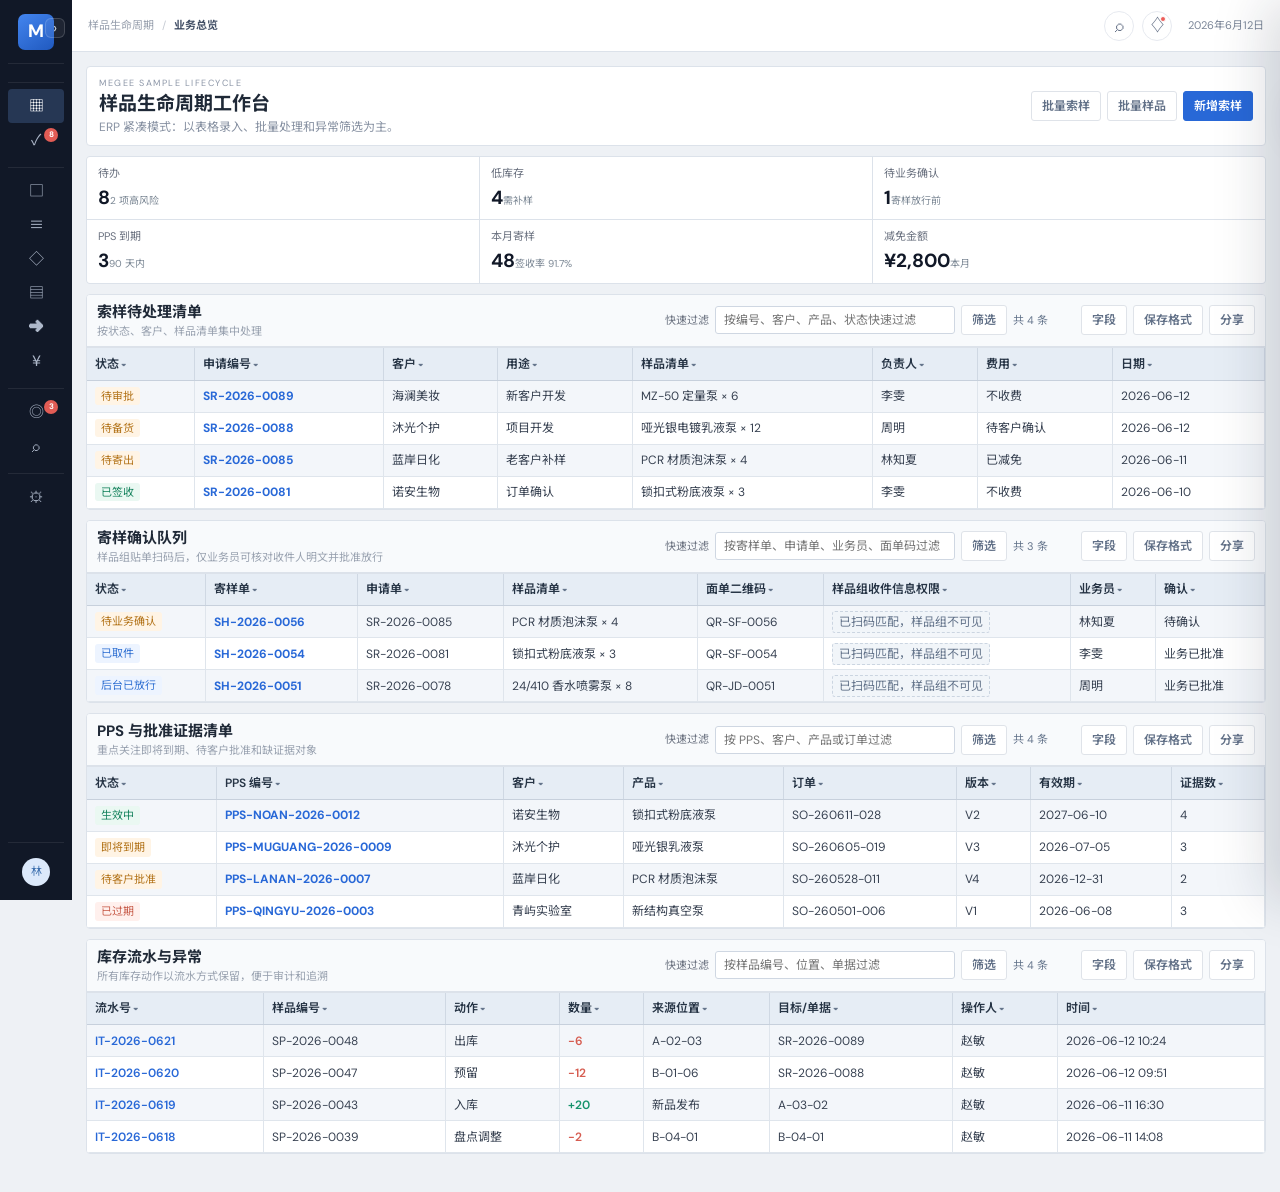
==== index.html @ 6de9d1cb "Add collapsible ERP sidebar" ====
<!doctype html>
<html lang="zh-CN">
<head>
  <meta charset="UTF-8">
  <meta name="viewport" content="width=device-width, initial-scale=1.0">
  <title>MEGEE 样品生命周期管理系统</title>
  <link rel="stylesheet" href="styles.css?v=navcollapse-20260616">
</head>
<body>
  <aside class="sidebar">
    <div class="brand"><span class="brand-mark">M</span><div><strong>美集样品中心</strong><small>MEGEE SLM</small></div><button class="sidebar-toggle" id="sidebarToggle" type="button" aria-label="收起侧边栏">‹</button></div>
    <nav id="nav">
      <p>工作台</p>
      <button class="active" data-page="dashboard"><span>▦</span>业务总览</button>
      <button data-page="tasks"><span>✓</span>我的待办<b>8</b></button>
      <p>样品业务</p>
      <button data-page="samples"><span>□</span>样品仓库</button>
      <button data-page="requests"><span>≡</span>客户索样</button>
      <button data-page="development"><span>◇</span>定制样品</button>
      <button data-page="inventory"><span>▤</span>库存管理</button>
      <button data-page="shipments"><span>➜</span>寄样管理</button>
      <button data-page="charges"><span>¥</span>收费管理</button>
      <p>质量批准</p>
      <button data-page="pps"><span>◎</span>PPS 中心<b>3</b></button>
      <button data-page="trace"><span>⌕</span>追溯中心</button>
      <p>系统</p>
      <button data-page="settings"><span>⚙</span>基础配置</button>
    </nav>
    <div class="sidebar-foot"><span class="avatar">林</span><div><strong>林知夏</strong><small>质量管理员</small></div></div>
  </aside>

  <main>
    <header class="topbar">
      <div class="crumb"><span>样品生命周期</span><i>/</i><strong id="crumbTitle">业务总览</strong></div>
      <div class="top-actions"><button id="globalSearch">⌕</button><button class="notice">♢<i></i></button><span class="today">2026年6月12日</span></div>
    </header>
    <div id="app" class="content"></div>
  </main>

  <div class="overlay" id="overlay"></div>
  <aside class="drawer" id="drawer">
    <div class="drawer-head"><div><small id="drawerType">业务详情</small><h2 id="drawerTitle"></h2></div><button data-close>×</button></div>
    <div class="drawer-body" id="drawerBody"></div>
    <div class="drawer-actions"><button class="secondary" data-close>关闭</button><button class="primary" id="drawerAction">推进到下一节点</button></div>
  </aside>

  <div class="modal-wrap" id="modalWrap">
    <div class="modal">
      <div class="modal-head"><div><small>CREATE BUSINESS RECORD</small><h2 id="modalTitle">新建记录</h2></div><button data-modal-close>×</button></div>
      <form id="businessForm"><div id="formFields"></div><div class="modal-actions"><button type="button" class="secondary" data-modal-close>取消</button><button type="submit" class="primary">保存并提交</button></div></form>
    </div>
  </div>
  <div class="toast" id="toast"><span>✓</span><div><strong>操作成功</strong><small id="toastText"></small></div></div>
  <script src="app.js?v=navcollapse-20260616"></script>
</body>
</html>
---- styles.css ----
@import url('https://fonts.googleapis.com/css2?family=DM+Sans:wght@400;500;600;700&family=Noto+Sans+SC:wght@400;500;600;700&display=swap');
:root{--blue:#2868d7;--ink:#243149;--muted:#8a94a6;--line:#e8ebf0;--bg:#f4f6f9;--green:#15936b;--amber:#c78420;--red:#d65c50;--violet:#715cc7;--shadow:0 12px 34px rgba(35,52,80,.08)}
*{box-sizing:border-box}body{margin:0;background:var(--bg);color:var(--ink);font-family:'DM Sans','Noto Sans SC',sans-serif;font-size:13px}button,input,select,textarea{font:inherit}button{cursor:pointer}.sidebar{position:fixed;inset:0 auto 0 0;width:226px;background:#172238;color:#fff;padding:0 14px;z-index:10;display:flex;flex-direction:column}.brand{height:76px;display:flex;align-items:center;gap:11px;padding:0 8px;border-bottom:1px solid rgba(255,255,255,.08)}.brand-mark{width:37px;height:37px;border-radius:10px;background:linear-gradient(145deg,#4385ef,#2059bf);display:grid;place-items:center;font-size:18px;font-weight:700}.brand strong,.brand small,.sidebar-foot strong,.sidebar-foot small{display:block}.brand strong{font-size:14px}.brand small{font-size:8px;color:#8190aa;letter-spacing:1.5px;margin-top:3px}.sidebar nav{flex:1;padding-top:12px;overflow:auto}.sidebar nav p{font-size:9px;color:#65738d;letter-spacing:1.2px;margin:15px 10px 6px}.sidebar nav button{position:relative;width:100%;height:38px;border:0;border-radius:7px;background:transparent;color:#aeb8ca;display:flex;align-items:center;gap:10px;padding:0 11px;font-size:11px;text-align:left}.sidebar nav button>span{width:20px;text-align:center;font-size:15px}.sidebar nav button:hover,.sidebar nav button.active{background:#263754;color:#fff}.sidebar nav button.active:before{content:"";position:absolute;left:-14px;width:3px;height:23px;background:#4a89ef;border-radius:0 3px 3px 0}.sidebar nav b{margin-left:auto;background:#e25c55;color:#fff;border-radius:9px;min-width:18px;padding:2px 5px;font-size:8px;text-align:center}.sidebar-foot{height:68px;border-top:1px solid rgba(255,255,255,.08);display:flex;align-items:center;gap:9px;padding:0 7px}.avatar{width:31px;height:31px;border-radius:50%;display:grid;place-items:center;background:#dce9fb;color:#3c6fae;font-size:10px}.sidebar-foot strong{font-size:10px}.sidebar-foot small{font-size:8px;color:#7f8ca3;margin-top:3px}main{margin-left:226px;min-height:100vh}.topbar{height:66px;background:#fff;border-bottom:1px solid var(--line);display:flex;align-items:center;justify-content:space-between;padding:0 30px;position:sticky;top:0;z-index:5}.crumb{font-size:10px;color:#98a0ae}.crumb i{font-style:normal;margin:0 8px;color:#c6cbd3}.crumb strong{color:#435067}.top-actions{display:flex;align-items:center;gap:8px}.top-actions button{width:34px;height:34px;border:1px solid #e7eaf0;border-radius:50%;background:#fff;color:#69758a;font-size:17px}.notice{position:relative}.notice i{position:absolute;right:5px;top:4px;width:6px;height:6px;border-radius:50%;background:#ec5d59;border:1px solid #fff}.today{font-size:10px;color:#7c8799;margin-left:8px}.content{padding:27px 30px 45px;max-width:1600px;margin:auto}.page-head{display:flex;justify-content:space-between;align-items:flex-end;margin-bottom:22px}.page-head .eyebrow{font-size:8px;letter-spacing:1.5px;color:#8c96a7;margin:0 0 7px}.page-head h1{font-size:24px;margin:0 0 6px}.page-head p{margin:0;color:#8791a2;font-size:11px}.primary,.secondary{height:36px;border-radius:6px;padding:0 14px;font-size:10px;font-weight:600}.primary{border:1px solid var(--blue);background:var(--blue);color:#fff;box-shadow:0 5px 13px rgba(40,104,215,.18)}.primary:hover{background:#1f5fc7}.secondary{border:1px solid #dfe3e9;background:#fff;color:#617087}.metrics{display:grid;grid-template-columns:repeat(4,1fr);gap:14px;margin-bottom:17px}.metrics article{background:#fff;border:1px solid var(--line);border-radius:10px;padding:16px 18px;min-height:126px}.metric-top{display:flex;align-items:center;justify-content:space-between}.metric-top small{font-size:8px;color:#9ca4b2}.metric-icon{width:34px;height:34px;border-radius:8px;display:grid;place-items:center;font-weight:700}.metric-icon.blue{background:#eaf2ff;color:var(--blue)}.metric-icon.green{background:#eaf8f2;color:var(--green)}.metric-icon.amber{background:#fff4e4;color:var(--amber)}.metric-icon.violet{background:#f0edff;color:var(--violet)}.metrics article>p{font-size:10px;color:#7e899b;margin:12px 0 3px}.metrics article>strong{font-size:24px}.metrics article>em{font-size:9px;font-style:normal;color:#9ca4b2;margin-left:4px}.panel{background:#fff;border:1px solid var(--line);border-radius:10px;margin-bottom:17px;overflow:hidden}.panel-head{min-height:65px;padding:0 18px;display:flex;align-items:center;justify-content:space-between;border-bottom:1px solid var(--line)}.panel-head h2{font-size:14px;margin:0 0 3px}.panel-head p{font-size:9px;color:#99a2b0;margin:0}.dashboard-grid{display:grid;grid-template-columns:1.3fr .7fr;gap:17px}.task-list button{width:100%;height:68px;border:0;border-bottom:1px solid #eef0f3;background:#fff;display:flex;align-items:center;text-align:left;padding:0 18px;gap:12px}.task-list button:hover{background:#f8fbff}.task-icon{width:31px;height:31px;border-radius:8px;display:grid;place-items:center;font-size:10px;font-weight:700}.task-icon.red{background:#fff0ed;color:var(--red)}.task-icon.amber{background:#fff4e5;color:var(--amber)}.task-icon.blue{background:#eaf2ff;color:var(--blue)}.task-icon.purple{background:#f0edff;color:var(--violet)}.task-list div{flex:1}.task-list strong,.task-list small{display:block}.task-list strong{font-size:10px;margin-bottom:4px}.task-list small{font-size:8px;color:#98a0ad}.task-list b{font-size:8px;color:#8a94a5}.donut-area{padding:28px 24px;display:flex;align-items:center;justify-content:center;gap:28px}.donut{width:126px;height:126px;border-radius:50%;background:conic-gradient(var(--blue) 0 41%,#d9a344 41% 66%,var(--green) 66% 95%,var(--red) 95%);display:grid;place-items:center;position:relative}.donut:before{content:"";position:absolute;inset:17px;border-radius:50%;background:#fff}.donut div{position:relative;text-align:center}.donut strong,.donut span{display:block}.donut strong{font-size:22px}.donut span{font-size:8px;color:#9aa2af}.legend p{display:flex;align-items:center;gap:7px;color:#778397;font-size:9px}.legend p b{margin-left:auto;color:#354158}.legend i{width:7px;height:7px;border-radius:50%}.blue-dot{background:var(--blue)}.amber-dot{background:#d9a344}.green-dot{background:var(--green)}.red-dot{background:var(--red)}.table-wrap{overflow:auto}table{width:100%;border-collapse:collapse;white-space:nowrap}th{height:41px;text-align:left;padding:0 17px;background:#fafbfc;color:#949dab;font-size:9px;font-weight:500;border-bottom:1px solid var(--line)}td{height:60px;padding:0 17px;border-bottom:1px solid #eef0f3;color:#657186;font-size:10px}tbody tr{transition:.15s}tbody tr[data-detail]{cursor:pointer}tbody tr:hover{background:#f9fbff}td strong,td small{display:block}td strong{color:#354157;font-size:10px}td small{font-size:8px;color:#9ba3b0;margin-top:4px}.link{color:var(--blue)!important;font-weight:600}.pill{display:inline-flex;align-items:center;gap:5px;padding:4px 8px;border-radius:12px;font-size:8px}.pill i{width:5px;height:5px;border-radius:50%;background:currentColor}.pill.success{background:#eaf8f2;color:#18845f}.pill.warning{background:#fff4e5;color:#b4751c}.pill.danger{background:#fff0ed;color:#c85e4c}.pill.info{background:#edf4ff;color:#3473d3}.priority{padding:3px 7px;background:#eef2f7;border-radius:4px;font-size:8px}.priority.high{background:#fff0ed;color:var(--red)}.text-button{border:0;background:transparent;color:var(--blue);font-size:9px}.toolbar{display:flex;gap:8px}.toolbar input{width:220px;height:33px;border:1px solid #dfe3e9;border-radius:6px;padding:0 10px;font-size:9px;outline:0}.toolbar input:focus{border-color:#8cb4f2}.kanban{display:grid;grid-template-columns:repeat(4,1fr);gap:13px}.kanban-col{background:#e9edf2;border-radius:10px;padding:12px;min-height:510px}.kanban-head{height:38px;display:flex;justify-content:space-between;font-size:10px}.kanban-head span{background:#fff;border-radius:9px;padding:2px 7px;height:18px;font-size:8px}.kanban-col article{background:#fff;border:1px solid #e0e4ea;border-radius:8px;padding:14px;margin-bottom:10px;cursor:pointer}.kanban-col article:hover{border-color:#a8c4f0;box-shadow:0 5px 15px rgba(45,62,88,.06)}.kanban-col article h3{font-size:12px;margin:10px 0 5px}.kanban-col article p{font-size:9px;color:#778397;margin:0 0 13px}.kanban-col article>div{display:flex;justify-content:space-between;align-items:center}.kanban-col article footer{display:flex;justify-content:space-between;border-top:1px solid #eef0f3;margin-top:11px;padding-top:10px;color:#929ba9;font-size:8px}.kanban-empty{padding:60px 0;text-align:center;color:#a3aab5;font-size:9px}.action{font-size:8px;padding:4px 7px;border-radius:4px}.action.in{background:#eaf8f2;color:var(--green)}.action.out{background:#edf4ff;color:var(--blue)}.positive{color:var(--green);font-weight:700}.negative{color:var(--red);font-weight:700}.pps-grid{display:grid;grid-template-columns:repeat(3,1fr);gap:15px}.pps-card{background:#fff;border:1px solid var(--line);border-radius:10px;padding:17px;cursor:pointer;transition:.2s}.pps-card:hover{transform:translateY(-2px);box-shadow:var(--shadow)}.pps-top{display:flex;justify-content:space-between;align-items:center;margin-bottom:14px}.pps-mark{width:40px;height:40px;border-radius:9px;background:#eaf2ff;color:var(--blue);font-size:10px;font-weight:700;display:grid;place-items:center}.pps-card h3{font-size:13px;margin:9px 0 4px}.pps-card>p{font-size:9px;color:#8993a3;margin:0 0 15px}.package-parts{display:grid;grid-template-columns:1fr 1fr;gap:7px;background:#f7f9fb;border-radius:7px;padding:11px}.package-parts span{font-size:8px;color:#a0a7b2}.package-parts span.done{color:var(--green)}.pps-card footer{display:flex;justify-content:space-between;border-top:1px solid #edf0f3;margin-top:14px;padding-top:11px;font-size:8px;color:#8e98a7}.trace-search{background:#fff;border:1px solid var(--line);border-radius:10px;padding:28px;margin-bottom:17px}.trace-search>div{max-width:850px;margin:auto;height:47px;border:1px solid #dce2ea;border-radius:8px;display:flex;align-items:center;padding-left:15px;box-shadow:0 5px 18px rgba(39,57,86,.05)}.trace-search span{font-size:20px;color:#8893a5}.trace-search input{flex:1;border:0;outline:0;padding:0 12px;font-size:11px}.trace-search button{height:37px;margin-right:5px}.trace-search p{text-align:center;color:#a0a7b2;font-size:8px}.trace-summary{display:grid;grid-template-columns:repeat(3,1fr);padding:20px;gap:14px}.trace-summary>div{padding:15px;border:1px solid #edf0f3;border-radius:8px}.trace-summary small,.trace-summary strong,.trace-summary>div>span{display:block}.trace-summary small{color:#9ca4b1;font-size:8px;margin-bottom:8px}.trace-summary strong{font-size:11px;margin-bottom:7px}.trace-summary>div>span:not(.pill){font-size:8px;color:#8d96a5}.timeline{padding:5px 26px 22px 48px}.timeline>div{position:relative;border-left:1px solid #dfe4eb;padding:0 0 22px 25px}.timeline i{position:absolute;left:-5px;top:1px;width:9px;height:9px;border-radius:50%;background:#fff;border:2px solid var(--blue)}.timeline strong,.timeline span{display:block}.timeline strong{font-size:10px}.timeline span{font-size:8px;color:#9aa2af;margin-top:4px}.settings-layout{display:grid;grid-template-columns:210px 1fr;gap:16px}.settings-layout>aside{background:#fff;border:1px solid var(--line);border-radius:10px;padding:10px;height:max-content}.settings-layout>aside button{width:100%;height:40px;border:0;background:#fff;border-radius:6px;text-align:left;padding:0 12px;color:#667286;font-size:10px}.settings-layout>aside button.active{background:#edf4ff;color:var(--blue)}.setting-row{min-height:72px;margin:0 20px;border-bottom:1px solid #edf0f3;display:grid;grid-template-columns:1fr 250px 40px;align-items:center;gap:16px}.setting-row strong,.setting-row small{display:block}.setting-row strong{font-size:10px}.setting-row small{font-size:8px;color:#9da5b2;margin-top:5px}.setting-row>input{height:34px;border:1px solid #dfe4eb;border-radius:6px;padding:0 9px;font-size:9px}.switch{width:34px;height:19px;border-radius:12px;background:#d8dde5;position:relative}.switch i{position:absolute;width:15px;height:15px;border-radius:50%;background:#fff;left:2px;top:2px}.switch.on{background:var(--blue)}.switch.on i{left:17px}.overlay{position:fixed;inset:0;background:rgba(17,27,43,.38);z-index:20;opacity:0;pointer-events:none;transition:.25s}.overlay.show{opacity:1;pointer-events:auto}.drawer{position:fixed;right:0;top:0;bottom:0;width:460px;background:#fff;z-index:21;transform:translateX(100%);transition:.28s;display:flex;flex-direction:column;box-shadow:-15px 0 50px rgba(20,30,47,.15)}.drawer.show{transform:none}.drawer-head,.modal-head{height:82px;border-bottom:1px solid var(--line);padding:0 24px;display:flex;align-items:center;justify-content:space-between}.drawer-head small,.modal-head small{font-size:8px;letter-spacing:1.2px;color:#99a2b0}.drawer-head h2,.modal-head h2{font-size:18px;margin:4px 0 0}.drawer-head button,.modal-head button{border:0;background:#f1f3f6;width:30px;height:30px;border-radius:50%;font-size:18px;color:#7d8797}.drawer-body{padding:22px 24px;overflow:auto;flex:1}.drawer-actions{height:69px;border-top:1px solid var(--line);padding:0 24px;display:flex;justify-content:flex-end;align-items:center;gap:8px}.detail-hero{display:flex;align-items:center;gap:13px;margin-bottom:20px}.detail-mark{width:52px;height:57px;background:linear-gradient(145deg,#eef3f9,#cfd9e6);border-radius:7px;display:grid;place-items:center;color:#49627f;font-weight:700}.detail-hero h3{font-size:14px;margin:0 0 5px}.detail-hero p{font-size:9px;color:#919aaa;margin:0}.detail-card{border:1px solid var(--line);border-radius:9px;padding:16px;margin-bottom:14px}.detail-card h4{font-size:10px;margin:0 0 14px}.detail-grid{display:grid;grid-template-columns:1fr 1fr;gap:15px}.detail-grid span,.detail-grid strong{display:block}.detail-grid span{font-size:8px;color:#9da5b2;margin-bottom:4px}.detail-grid strong{font-size:10px;color:#536075}.timeline.compact{padding:0 0 0 18px}.modal-wrap{position:fixed;inset:0;background:rgba(17,27,43,.4);z-index:30;display:grid;place-items:center;opacity:0;pointer-events:none;transition:.2s}.modal-wrap.show{opacity:1;pointer-events:auto}.modal{width:570px;background:#fff;border-radius:12px;box-shadow:0 25px 70px rgba(17,28,46,.22)}.modal form{padding:22px 24px}.modal label{display:block;font-size:10px;color:#4e5b70;font-weight:600;margin-bottom:14px}.modal input,.modal select,.modal textarea{display:block;width:100%;height:37px;margin-top:7px;border:1px solid #dfe4ea;border-radius:6px;padding:0 10px;font-size:10px;outline:0;background:#fff}.modal textarea{height:68px;padding-top:9px;resize:none}.modal input:focus,.modal select:focus,.modal textarea:focus{border-color:#8bb3f0;box-shadow:0 0 0 3px #eef5ff}.form-row{display:grid;grid-template-columns:1fr 1fr;gap:13px}.check-row{display:flex;gap:17px;background:#f7f9fb;padding:12px;border-radius:7px}.check-row label{margin:0;font-weight:400}.check-row input{display:inline;width:auto;height:auto;margin:0 5px 0 0}.modal-actions{display:flex;justify-content:flex-end;gap:8px;margin-top:20px}.toast{position:fixed;right:26px;top:81px;z-index:50;background:#fff;border:1px solid var(--line);box-shadow:var(--shadow);border-radius:9px;padding:12px 17px;display:flex;align-items:center;gap:10px;transform:translateX(130%);transition:.3s}.toast.show{transform:none}.toast>span{width:25px;height:25px;border-radius:50%;background:#e8f7f1;color:var(--green);display:grid;place-items:center}.toast strong,.toast small{display:block}.toast strong{font-size:10px}.toast small{font-size:8px;color:#8d96a5;margin-top:3px}.empty{text-align:center;padding:50px;color:#9ba3b0}
@media(max-width:1100px){.metrics{grid-template-columns:repeat(2,1fr)}.dashboard-grid{grid-template-columns:1fr}.kanban{grid-template-columns:repeat(2,1fr)}.pps-grid{grid-template-columns:repeat(2,1fr)}}
@media(max-width:760px){.sidebar{width:66px;padding:0 8px}.brand{padding:0;justify-content:center}.brand div,.sidebar nav p,.sidebar nav button:not(.active){font-size:0}.sidebar nav button{justify-content:center;padding:0}.sidebar nav button>span{font-size:15px}.sidebar nav b,.sidebar-foot div{display:none}.sidebar-foot{justify-content:center}.sidebar nav button.active:before{left:-8px}main{margin-left:66px}.content{padding:20px 14px}.topbar{padding:0 14px}.today,.crumb span,.crumb i{display:none}.metrics,.kanban,.pps-grid,.settings-layout{grid-template-columns:1fr}.page-head{align-items:flex-start;gap:15px}.page-head h1{font-size:21px}.drawer{width:100vw}.modal{width:calc(100vw - 24px)}.form-row{grid-template-columns:1fr}.trace-summary{grid-template-columns:1fr}.setting-row{grid-template-columns:1fr;padding:14px 0}.settings-layout>aside{display:none}}

/* Readability pass: keep secondary text legible on high-resolution displays. */
body{font-size:15px;line-height:1.5}
.brand strong{font-size:16px}.brand small{font-size:10px}.sidebar nav p{font-size:11px}.sidebar nav button{height:42px;font-size:13px}.sidebar nav b{font-size:10px}.sidebar-foot strong{font-size:12px}.sidebar-foot small{font-size:10px}.avatar{font-size:12px}
.crumb,.today{font-size:12px}.page-head .eyebrow{font-size:10px}.page-head h1{font-size:27px}.page-head p{font-size:14px}.primary,.secondary{height:40px;font-size:12px}
.metric-top small{font-size:11px}.metrics article>p{font-size:13px}.metrics article>strong{font-size:28px}.metrics article>em{font-size:11px}.metrics article{min-height:140px;padding:18px 20px}
.panel-head h2{font-size:17px}.panel-head p{font-size:12px}.panel-head{min-height:72px}.task-list button{height:78px}.task-icon{width:36px;height:36px;font-size:12px}.task-list strong{font-size:13px}.task-list small,.task-list b{font-size:11px}.donut strong{font-size:25px}.donut span{font-size:11px}.legend p{font-size:12px}
th{height:48px;font-size:12px;font-weight:600}td{height:68px;font-size:13px}td strong{font-size:13px}td small{font-size:11px}.pill,.priority,.action{font-size:11px}.text-button{font-size:12px}.toolbar input{height:38px;font-size:12px}
.kanban-head{font-size:13px}.kanban-head span{height:21px;font-size:11px}.kanban-col article h3{font-size:14px}.kanban-col article p,.kanban-col article footer,.kanban-empty{font-size:12px}
.pps-mark{font-size:12px}.pps-card h3{font-size:15px}.pps-card>p,.package-parts span,.pps-card footer{font-size:11px}.trace-search input{font-size:13px}.trace-search p{font-size:11px}.trace-summary small,.trace-summary>div>span:not(.pill){font-size:11px}.trace-summary strong{font-size:14px}.timeline strong{font-size:13px}.timeline span{font-size:11px}
.settings-layout>aside button{font-size:13px}.setting-row strong{font-size:13px}.setting-row small{font-size:11px}.setting-row>input{height:38px;font-size:12px}.drawer-head small,.modal-head small{font-size:10px}.detail-hero h3{font-size:17px}.detail-hero p{font-size:12px}.detail-card h4{font-size:13px}.detail-grid span{font-size:11px}.detail-grid strong{font-size:13px}.modal label{font-size:13px}.modal input,.modal select,.modal textarea{font-size:13px}.toast strong{font-size:13px}.toast small{font-size:11px}

/* ERP compact mode */
:root{--bg:#eef1f5;--line:#dce2ea;--ink:#1f2937}
body{font-size:13px;line-height:1.35;background:var(--bg)}
.sidebar{width:216px;padding:0 10px;background:#111827;transition:width .18s ease,padding .18s ease}.brand{height:64px}.brand-mark{width:34px;height:34px;border-radius:7px}.brand strong{font-size:15px}.brand small{font-size:9px}.sidebar-toggle{margin-left:auto;width:28px;height:28px;border:1px solid rgba(255,255,255,.16);border-radius:6px;background:rgba(255,255,255,.06);color:#cbd5e1;font-size:18px;line-height:1}.sidebar-toggle:hover{background:rgba(255,255,255,.12);color:#fff}.sidebar nav{padding-top:8px}.sidebar nav p{font-size:10px;margin:12px 8px 5px}.sidebar nav button{height:34px;border-radius:4px;font-size:12px;padding:0 9px}.sidebar nav button>span{font-size:13px}.sidebar-foot{height:58px}.sidebar-foot strong{font-size:11px}.sidebar-foot small{font-size:9px}.avatar{width:28px;height:28px;font-size:11px}
main{margin-left:216px;transition:margin-left .18s ease}.topbar{height:52px;padding:0 22px}.top-actions button{width:30px;height:30px}.crumb,.today{font-size:11px}.content{padding:14px 18px 28px;max-width:none}.page-head{min-height:52px;margin-bottom:10px;align-items:center;background:#fff;border:1px solid var(--line);padding:10px 12px;border-radius:4px}.page-head .eyebrow{font-size:9px;margin-bottom:2px}.page-head h1{font-size:20px;margin:0 0 2px}.page-head p{font-size:12px}.primary,.secondary{height:30px;border-radius:3px;padding:0 10px;font-size:12px;box-shadow:none}
.metrics,.erp-summary{display:grid;grid-template-columns:repeat(6,minmax(120px,1fr));gap:1px;margin:0 0 10px;background:var(--line);border:1px solid var(--line);border-radius:4px;overflow:hidden}.metrics article,.erp-summary>div{min-height:58px;border:0;border-radius:0;background:#fff;padding:9px 11px}.metric-icon{display:none}.metric-top small,.metrics article>em,.erp-summary small{font-size:10px;color:#7b8794}.metrics article>p,.erp-summary span{display:block;font-size:11px;color:#6b7280;margin:0 0 4px}.metrics article>strong,.erp-summary strong{font-size:19px;color:#111827}.dashboard-grid{display:block}
.panel{border-radius:4px;margin-bottom:10px;box-shadow:none}.panel-head{min-height:46px;padding:7px 10px;background:#f8fafc}.panel-head h2{font-size:15px;margin:0 0 2px}.panel-head p{font-size:11px}.erp-actions{display:flex;gap:6px;align-items:center}.erp-filter{display:flex;align-items:center;gap:6px}.erp-filter span{font-size:11px;color:#6b7280}.erp-filter small{min-width:62px;color:#64748b;font-size:11px}.erp-filter input{height:28px;width:280px;border:1px solid #cfd7e2;border-radius:3px;padding:0 8px;font-size:12px;background:#fff}
.table-wrap{border-top:1px solid var(--line);max-width:100%;overflow:auto}table{width:max-content;min-width:100%;table-layout:auto;font-size:12px}th{position:sticky;top:0;z-index:1;height:32px;padding:0 8px;background:#e6edf5;color:#263445;font-size:12px;font-weight:600;border-right:1px solid #cfd8e3;border-bottom:1px solid #c7d0dc}th:after{content:" ▾";font-size:10px;color:#64748b}td{height:32px;padding:0 8px;font-size:12px;border-right:1px solid #dfe5ec;border-bottom:1px solid #dfe5ec;color:#374151}td strong{font-size:12px}td small{font-size:10px;margin-top:1px}tbody tr:nth-child(odd){background:#f3f6fa}tbody tr:nth-child(even){background:#fff}tbody tr:hover{background:#dcecff}.pill,.priority,.action{border-radius:3px;padding:2px 6px;font-size:11px}.pill i{display:none}.text-button{font-size:12px}.positive,.negative{font-weight:600}
.task-list button{height:46px;padding:0 10px}.task-icon{display:none}.task-list strong{font-size:12px}.task-list small,.task-list b{font-size:10px}.donut-area,.pps-grid,.kanban{display:none}.trace-search{border-radius:4px;padding:14px}.trace-search>div{height:36px;max-width:none;border-radius:3px}.trace-search input{font-size:12px}.trace-search p{font-size:11px}.trace-summary{padding:10px;gap:8px}.trace-summary>div{border-radius:3px;padding:10px}.timeline strong{font-size:12px}.timeline span{font-size:10px}
.drawer{width:520px}.drawer-head,.modal-head{height:62px;padding:0 18px}.drawer-head h2,.modal-head h2{font-size:16px}.drawer-body{padding:14px 18px}.detail-card{border-radius:4px;padding:12px}.detail-grid{gap:10px}.modal{width:760px;border-radius:6px;max-height:86vh;display:flex;flex-direction:column}.modal form{padding:14px 18px;overflow:auto}.modal label{font-size:12px;margin-bottom:10px}.modal input,.modal select,.modal textarea{height:32px;border-radius:3px;font-size:12px}.modal textarea{height:64px}.bulk-help{display:flex;justify-content:space-between;gap:12px;background:#f8fafc;border:1px solid var(--line);padding:8px 10px;margin-bottom:10px;font-size:12px}.bulk-help span,.bulk-preview span{color:#6b7280}.bulk-paste{width:100%;height:240px!important;font-family:ui-monospace,SFMono-Regular,Menlo,Consolas,monospace;line-height:1.5;white-space:pre;overflow:auto}.bulk-preview{margin-top:8px;font-size:12px}.field-grid{display:grid;grid-template-columns:repeat(4,1fr);gap:6px;margin:10px 0}.field-grid label{height:30px;border:1px solid var(--line);background:#fff;padding:5px 8px;margin:0;display:flex;align-items:center;gap:6px}.field-grid input{width:auto;height:auto;margin:0}.view-options{display:grid;grid-template-columns:repeat(3,1fr);gap:10px}.view-options select{margin-top:6px}
.masked{display:inline-block;color:#64748b;background:#f1f5f9;border:1px dashed #cbd5e1;border-radius:3px;padding:2px 6px}.flow-strip{display:grid;grid-template-columns:repeat(6,1fr);gap:1px;background:var(--line);border:1px solid var(--line);border-radius:4px;margin:0 0 10px;overflow:hidden}.flow-strip span{background:#fff;padding:8px 10px;font-size:12px;color:#374151}.flow-strip span:nth-child(odd){background:#f8fafc}.panel table td:nth-child(2).link{font-weight:700}
.type-guide{display:flex;align-items:center;gap:10px;background:#fff;border:1px solid var(--line);border-radius:4px;padding:8px 10px;margin-bottom:10px}.type-guide strong{font-size:13px}.type-guide span{flex:1;color:#6b7280;font-size:12px}.type-list{display:grid;gap:8px}.type-list div{border:1px solid var(--line);background:#f8fafc;padding:10px;border-radius:4px}.type-list strong,.type-list span{display:block}.type-list strong{font-size:13px;margin-bottom:4px}.type-list span{font-size:12px;color:#4b5563;line-height:1.5}
body.sidebar-collapsed .sidebar{width:72px;padding:0 8px}body.sidebar-collapsed .brand{justify-content:center;padding:0;border-bottom:1px solid rgba(255,255,255,.08)}body.sidebar-collapsed .brand>div{display:none}body.sidebar-collapsed .brand-mark{width:36px;height:36px}body.sidebar-collapsed .sidebar-toggle{position:absolute;right:7px;top:18px;width:20px;height:20px;padding:0;font-size:15px}body.sidebar-collapsed .sidebar nav p{height:1px;margin:10px 0 6px;overflow:hidden;color:transparent;background:rgba(255,255,255,.08)}body.sidebar-collapsed .sidebar nav button{justify-content:center;width:100%;padding:0;font-size:0;gap:0}body.sidebar-collapsed .sidebar nav button>span{width:auto;font-size:15px}body.sidebar-collapsed .sidebar nav button.active:before{left:-8px}body.sidebar-collapsed .sidebar nav b{position:absolute;right:6px;top:5px;min-width:14px;height:14px;padding:1px 4px;font-size:8px}body.sidebar-collapsed .sidebar-foot{justify-content:center;padding:0}body.sidebar-collapsed .sidebar-foot>div{display:none}body.sidebar-collapsed main{margin-left:72px}
@media(max-width:1280px){.content{padding-left:14px;padding-right:14px}.topbar{padding:0 16px}.page-head{gap:10px}.page-head>div{min-width:0}.page-head h1{font-size:19px}.page-head p{white-space:normal}.page-head .erp-actions{flex-wrap:wrap;justify-content:flex-end}.metrics,.erp-summary{grid-template-columns:repeat(3,minmax(120px,1fr))}.erp-filter{flex-wrap:wrap}.erp-filter input{width:240px}}
@media(max-width:1100px){.metrics,.erp-summary{grid-template-columns:repeat(3,1fr)}.erp-filter input{width:180px}}
@media(max-width:760px){.sidebar,body.sidebar-collapsed .sidebar{width:64px;padding:0 7px}.brand{justify-content:center;padding:0}.brand>div{display:none}.brand-mark,body.sidebar-collapsed .brand-mark{width:32px;height:32px}.sidebar-toggle,body.sidebar-collapsed .sidebar-toggle{right:4px;top:16px;width:18px;height:18px;font-size:14px}.sidebar nav p{height:1px;margin:10px 0 6px;overflow:hidden;color:transparent;background:rgba(255,255,255,.08)}.sidebar nav button{justify-content:center;width:100%;height:34px;padding:0;font-size:0;gap:0}.sidebar nav button>span{width:auto;font-size:15px}.sidebar-foot{height:52px;justify-content:center;padding:0}.sidebar-foot>div{display:none}main,body.sidebar-collapsed main{margin-left:64px}.metrics,.erp-summary,.flow-strip{grid-template-columns:repeat(2,1fr)}.page-head{align-items:flex-start;display:block}.page-head .erp-actions{justify-content:flex-start;margin-top:8px}.erp-actions,.erp-filter{flex-wrap:wrap}.erp-filter input{width:100%;min-width:180px}.drawer{width:100vw}}
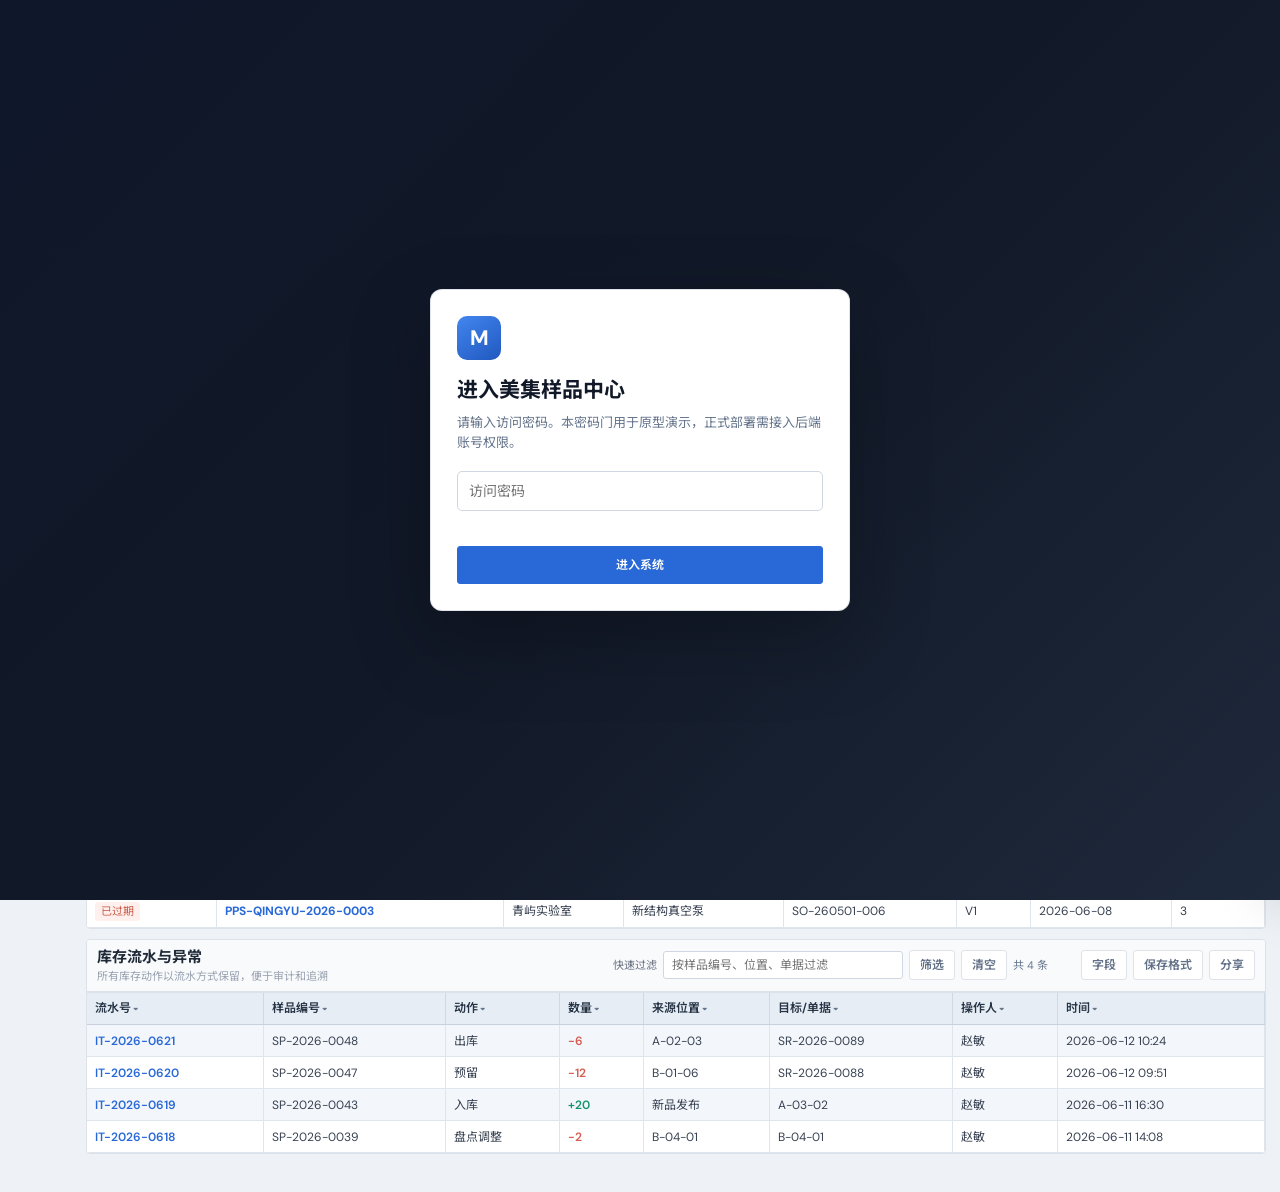
==== commit 38b4f247: "Add password gate and harden table filters" ====
--- a/index.html
+++ b/index.html
@@ -4,7 +4,7 @@
   <meta charset="UTF-8">
   <meta name="viewport" content="width=device-width, initial-scale=1.0">
   <title>MEGEE 样品生命周期管理系统</title>
-  <link rel="stylesheet" href="styles.css?v=navcollapse-20260616">
+  <link rel="stylesheet" href="styles.css?v=authfilter-20260616">
 </head>
 <body>
   <aside class="sidebar">
@@ -51,6 +51,16 @@
     </div>
   </div>
   <div class="toast" id="toast"><span>✓</span><div><strong>操作成功</strong><small id="toastText"></small></div></div>
-  <script src="app.js?v=navcollapse-20260616"></script>
+  <div class="auth-gate" id="authGate">
+    <form class="auth-card" id="authForm">
+      <span class="auth-mark">M</span>
+      <h2>进入美集样品中心</h2>
+      <p>请输入访问密码。本密码门用于原型演示，正式部署需接入后端账号权限。</p>
+      <input id="authPassword" type="password" autocomplete="current-password" placeholder="访问密码">
+      <small id="authError"></small>
+      <button class="primary" type="submit">进入系统</button>
+    </form>
+  </div>
+  <script src="app.js?v=authfilter-20260616"></script>
 </body>
 </html>
--- a/styles.css
+++ b/styles.css
@@ -27,7 +27,8 @@
 .drawer{width:520px}.drawer-head,.modal-head{height:62px;padding:0 18px}.drawer-head h2,.modal-head h2{font-size:16px}.drawer-body{padding:14px 18px}.detail-card{border-radius:4px;padding:12px}.detail-grid{gap:10px}.modal{width:760px;border-radius:6px;max-height:86vh;display:flex;flex-direction:column}.modal form{padding:14px 18px;overflow:auto}.modal label{font-size:12px;margin-bottom:10px}.modal input,.modal select,.modal textarea{height:32px;border-radius:3px;font-size:12px}.modal textarea{height:64px}.bulk-help{display:flex;justify-content:space-between;gap:12px;background:#f8fafc;border:1px solid var(--line);padding:8px 10px;margin-bottom:10px;font-size:12px}.bulk-help span,.bulk-preview span{color:#6b7280}.bulk-paste{width:100%;height:240px!important;font-family:ui-monospace,SFMono-Regular,Menlo,Consolas,monospace;line-height:1.5;white-space:pre;overflow:auto}.bulk-preview{margin-top:8px;font-size:12px}.field-grid{display:grid;grid-template-columns:repeat(4,1fr);gap:6px;margin:10px 0}.field-grid label{height:30px;border:1px solid var(--line);background:#fff;padding:5px 8px;margin:0;display:flex;align-items:center;gap:6px}.field-grid input{width:auto;height:auto;margin:0}.view-options{display:grid;grid-template-columns:repeat(3,1fr);gap:10px}.view-options select{margin-top:6px}
 .masked{display:inline-block;color:#64748b;background:#f1f5f9;border:1px dashed #cbd5e1;border-radius:3px;padding:2px 6px}.flow-strip{display:grid;grid-template-columns:repeat(6,1fr);gap:1px;background:var(--line);border:1px solid var(--line);border-radius:4px;margin:0 0 10px;overflow:hidden}.flow-strip span{background:#fff;padding:8px 10px;font-size:12px;color:#374151}.flow-strip span:nth-child(odd){background:#f8fafc}.panel table td:nth-child(2).link{font-weight:700}
 .type-guide{display:flex;align-items:center;gap:10px;background:#fff;border:1px solid var(--line);border-radius:4px;padding:8px 10px;margin-bottom:10px}.type-guide strong{font-size:13px}.type-guide span{flex:1;color:#6b7280;font-size:12px}.type-list{display:grid;gap:8px}.type-list div{border:1px solid var(--line);background:#f8fafc;padding:10px;border-radius:4px}.type-list strong,.type-list span{display:block}.type-list strong{font-size:13px;margin-bottom:4px}.type-list span{font-size:12px;color:#4b5563;line-height:1.5}
-body.sidebar-collapsed .sidebar{width:72px;padding:0 8px}body.sidebar-collapsed .brand{justify-content:center;padding:0;border-bottom:1px solid rgba(255,255,255,.08)}body.sidebar-collapsed .brand>div{display:none}body.sidebar-collapsed .brand-mark{width:36px;height:36px}body.sidebar-collapsed .sidebar-toggle{position:absolute;right:7px;top:18px;width:20px;height:20px;padding:0;font-size:15px}body.sidebar-collapsed .sidebar nav p{height:1px;margin:10px 0 6px;overflow:hidden;color:transparent;background:rgba(255,255,255,.08)}body.sidebar-collapsed .sidebar nav button{justify-content:center;width:100%;padding:0;font-size:0;gap:0}body.sidebar-collapsed .sidebar nav button>span{width:auto;font-size:15px}body.sidebar-collapsed .sidebar nav button.active:before{left:-8px}body.sidebar-collapsed .sidebar nav b{position:absolute;right:6px;top:5px;min-width:14px;height:14px;padding:1px 4px;font-size:8px}body.sidebar-collapsed .sidebar-foot{justify-content:center;padding:0}body.sidebar-collapsed .sidebar-foot>div{display:none}body.sidebar-collapsed main{margin-left:72px}
+.auth-locked{overflow:hidden}.auth-gate{position:fixed;inset:0;z-index:100;background:linear-gradient(135deg,#0f172a,#111827 48%,#1e293b);display:grid;place-items:center;padding:24px}.auth-gate.hide{display:none}.auth-card{width:min(420px,calc(100vw - 36px));background:#fff;border:1px solid rgba(148,163,184,.28);box-shadow:0 28px 80px rgba(0,0,0,.28);border-radius:12px;padding:26px}.auth-mark{width:44px;height:44px;border-radius:10px;background:linear-gradient(145deg,#4385ef,#2059bf);display:grid;place-items:center;color:#fff;font-weight:700;font-size:21px;margin-bottom:16px}.auth-card h2{margin:0 0 8px;font-size:21px;color:#111827}.auth-card p{margin:0 0 18px;color:#64748b;font-size:13px;line-height:1.55}.auth-card input{width:100%;height:40px;border:1px solid #cfd7e2;border-radius:5px;padding:0 11px;font-size:14px;outline:0}.auth-card input:focus{border-color:#3b82f6;box-shadow:0 0 0 3px #dbeafe}.auth-card small{display:block;min-height:21px;margin:7px 0;color:#dc2626;font-size:12px}.auth-card button{width:100%;height:38px}
+body.sidebar-collapsed .sidebar{width:72px;padding:0 8px}body.sidebar-collapsed .brand{justify-content:center;padding:0;border-bottom:1px solid rgba(255,255,255,.08)}body.sidebar-collapsed .brand>div{display:none}body.sidebar-collapsed .brand-mark{width:36px;height:36px}body.sidebar-collapsed .sidebar-toggle{position:absolute;right:7px;top:18px;width:20px;height:20px;padding:0;font-size:15px}body.sidebar-collapsed .sidebar nav p{height:1px;margin:10px 0 6px;overflow:hidden;color:transparent;background:rgba(255,255,255,.08)}body.sidebar-collapsed .sidebar nav button{justify-content:center;width:100%;padding:0;font-size:0;gap:0}body.sidebar-collapsed .sidebar nav button>span{width:auto;font-size:15px}body.sidebar-collapsed .sidebar nav button:after{content:attr(data-label);position:absolute;left:58px;top:50%;transform:translateY(-50%) translateX(-4px);opacity:0;pointer-events:none;z-index:20;background:#111827;color:#fff;border:1px solid rgba(255,255,255,.14);box-shadow:0 8px 24px rgba(15,23,42,.22);border-radius:5px;padding:6px 9px;font-size:12px;line-height:1;white-space:nowrap;transition:.12s}body.sidebar-collapsed .sidebar nav button:hover:after{opacity:1;transform:translateY(-50%)}body.sidebar-collapsed .sidebar nav button.active:before{left:-8px}body.sidebar-collapsed .sidebar nav b{position:absolute;right:6px;top:5px;min-width:14px;height:14px;padding:1px 4px;font-size:8px}body.sidebar-collapsed .sidebar-foot{justify-content:center;padding:0}body.sidebar-collapsed .sidebar-foot>div{display:none}body.sidebar-collapsed main{margin-left:72px}
 @media(max-width:1280px){.content{padding-left:14px;padding-right:14px}.topbar{padding:0 16px}.page-head{gap:10px}.page-head>div{min-width:0}.page-head h1{font-size:19px}.page-head p{white-space:normal}.page-head .erp-actions{flex-wrap:wrap;justify-content:flex-end}.metrics,.erp-summary{grid-template-columns:repeat(3,minmax(120px,1fr))}.erp-filter{flex-wrap:wrap}.erp-filter input{width:240px}}
 @media(max-width:1100px){.metrics,.erp-summary{grid-template-columns:repeat(3,1fr)}.erp-filter input{width:180px}}
 @media(max-width:760px){.sidebar,body.sidebar-collapsed .sidebar{width:64px;padding:0 7px}.brand{justify-content:center;padding:0}.brand>div{display:none}.brand-mark,body.sidebar-collapsed .brand-mark{width:32px;height:32px}.sidebar-toggle,body.sidebar-collapsed .sidebar-toggle{right:4px;top:16px;width:18px;height:18px;font-size:14px}.sidebar nav p{height:1px;margin:10px 0 6px;overflow:hidden;color:transparent;background:rgba(255,255,255,.08)}.sidebar nav button{justify-content:center;width:100%;height:34px;padding:0;font-size:0;gap:0}.sidebar nav button>span{width:auto;font-size:15px}.sidebar-foot{height:52px;justify-content:center;padding:0}.sidebar-foot>div{display:none}main,body.sidebar-collapsed main{margin-left:64px}.metrics,.erp-summary,.flow-strip{grid-template-columns:repeat(2,1fr)}.page-head{align-items:flex-start;display:block}.page-head .erp-actions{justify-content:flex-start;margin-top:8px}.erp-actions,.erp-filter{flex-wrap:wrap}.erp-filter input{width:100%;min-width:180px}.drawer{width:100vw}}
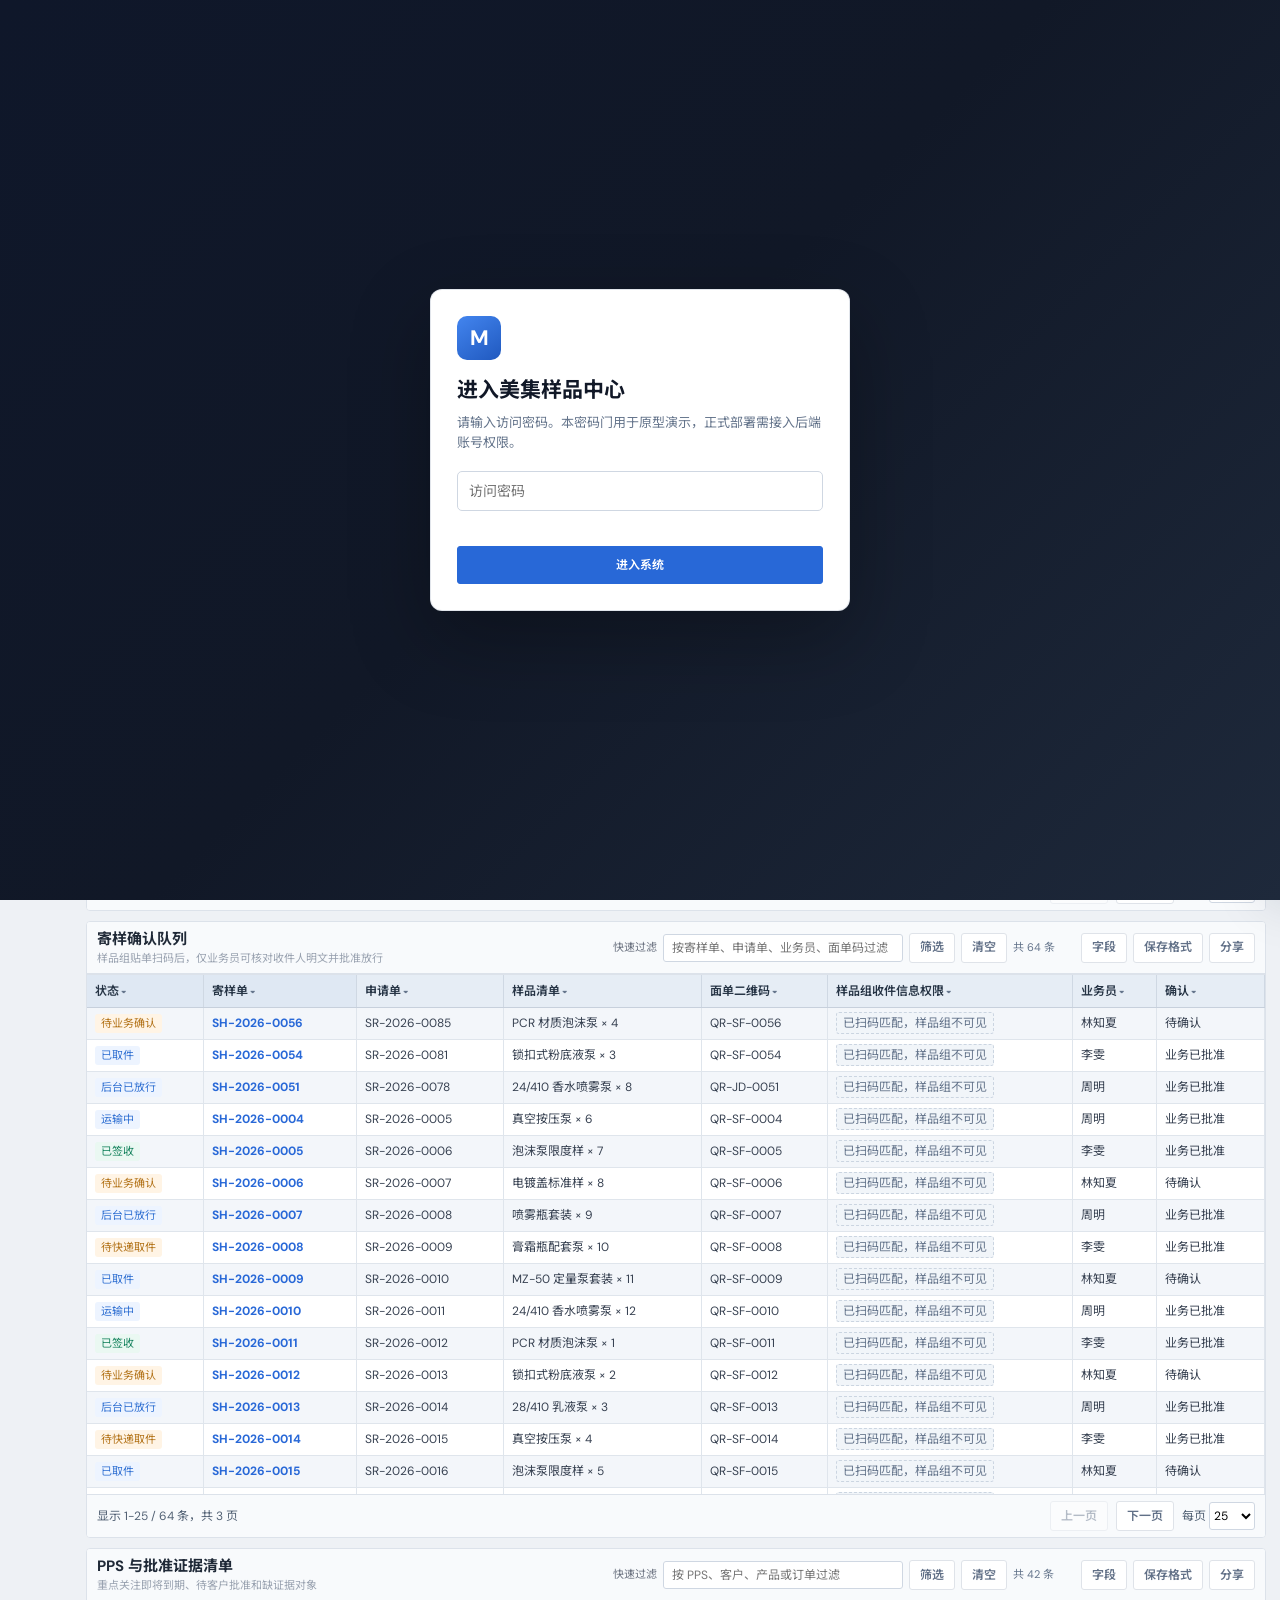
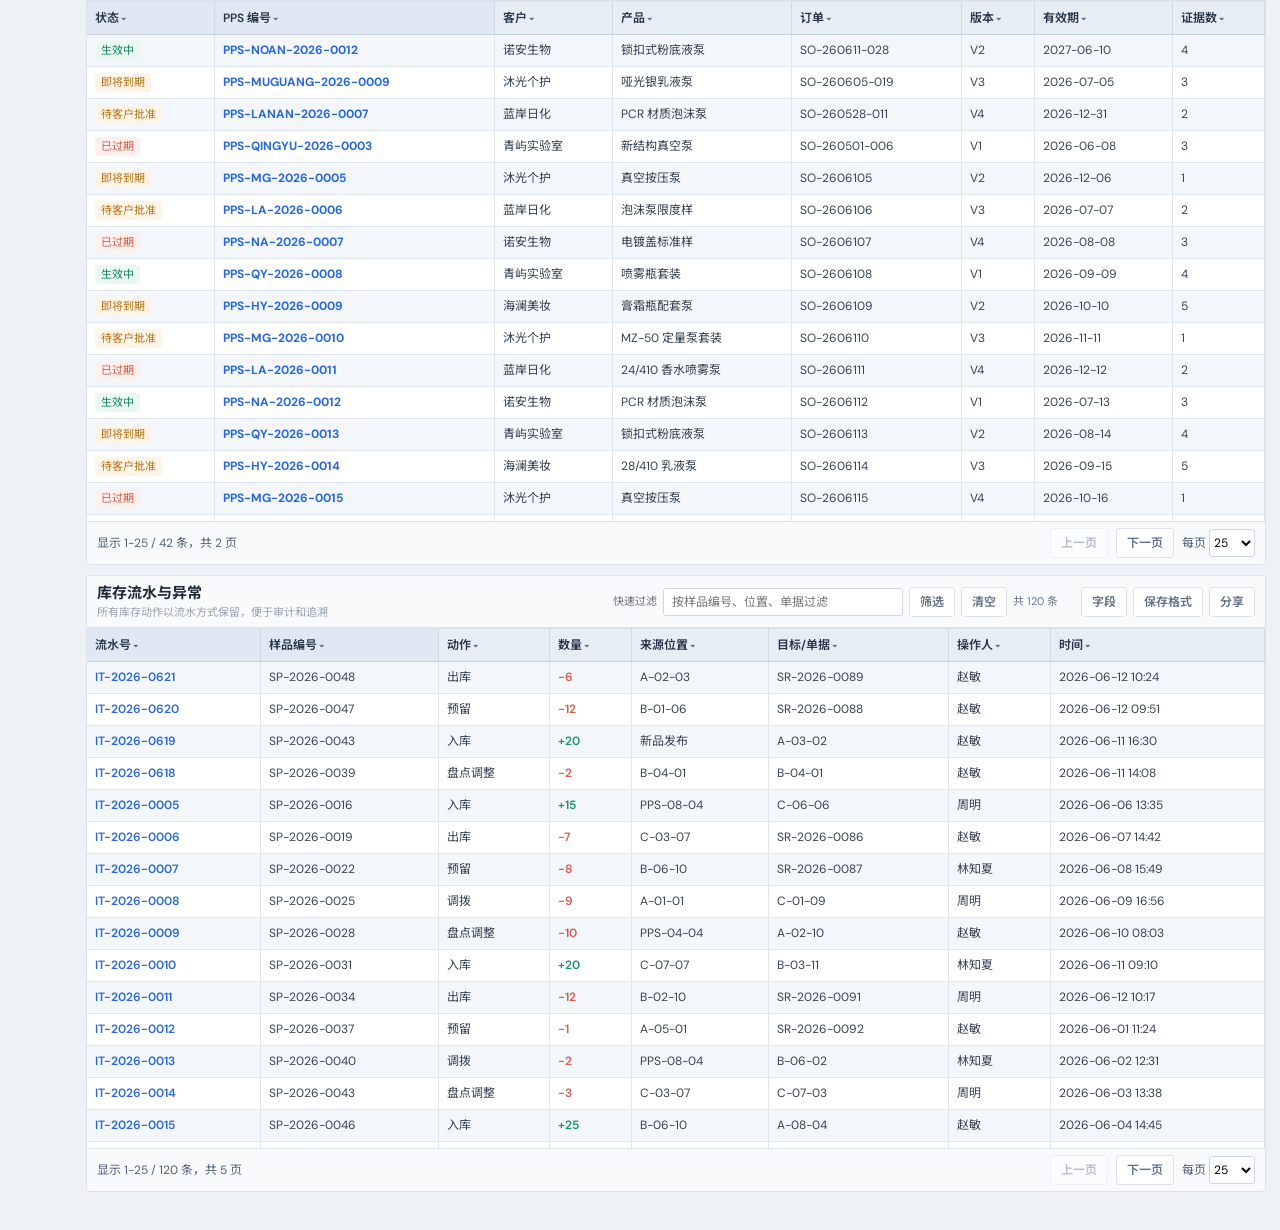
==== commit 62040c28: "Scale ERP tables for large lists" ====
--- a/index.html
+++ b/index.html
@@ -4,7 +4,7 @@
   <meta charset="UTF-8">
   <meta name="viewport" content="width=device-width, initial-scale=1.0">
   <title>MEGEE 样品生命周期管理系统</title>
-  <link rel="stylesheet" href="styles.css?v=authfilter-20260616">
+  <link rel="stylesheet" href="styles.css?v=bigtable-20260616">
 </head>
 <body>
   <aside class="sidebar">
@@ -61,6 +61,6 @@
       <button class="primary" type="submit">进入系统</button>
     </form>
   </div>
-  <script src="app.js?v=authfilter-20260616"></script>
+  <script src="app.js?v=bigtable-20260616"></script>
 </body>
 </html>
--- a/styles.css
+++ b/styles.css
@@ -18,17 +18,17 @@
 /* ERP compact mode */
 :root{--bg:#eef1f5;--line:#dce2ea;--ink:#1f2937}
 body{font-size:13px;line-height:1.35;background:var(--bg)}
-.sidebar{width:216px;padding:0 10px;background:#111827;transition:width .18s ease,padding .18s ease}.brand{height:64px}.brand-mark{width:34px;height:34px;border-radius:7px}.brand strong{font-size:15px}.brand small{font-size:9px}.sidebar-toggle{margin-left:auto;width:28px;height:28px;border:1px solid rgba(255,255,255,.16);border-radius:6px;background:rgba(255,255,255,.06);color:#cbd5e1;font-size:18px;line-height:1}.sidebar-toggle:hover{background:rgba(255,255,255,.12);color:#fff}.sidebar nav{padding-top:8px}.sidebar nav p{font-size:10px;margin:12px 8px 5px}.sidebar nav button{height:34px;border-radius:4px;font-size:12px;padding:0 9px}.sidebar nav button>span{font-size:13px}.sidebar-foot{height:58px}.sidebar-foot strong{font-size:11px}.sidebar-foot small{font-size:9px}.avatar{width:28px;height:28px;font-size:11px}
+.sidebar{width:216px;padding:0 10px;background:#111827;transition:width .18s ease,padding .18s ease}.brand{height:64px;position:relative}.brand-mark{width:34px;height:34px;border-radius:7px}.brand strong{font-size:15px}.brand small{font-size:9px}.sidebar-toggle{margin-left:auto;width:30px;height:30px;border:1px solid rgba(255,255,255,.18);border-radius:999px;background:linear-gradient(180deg,rgba(255,255,255,.13),rgba(255,255,255,.06));color:#dbe4f2;font-size:19px;line-height:1;box-shadow:0 6px 18px rgba(0,0,0,.16);transition:.16s}.sidebar-toggle:hover{background:rgba(59,130,246,.25);border-color:rgba(147,197,253,.55);color:#fff;transform:translateY(-1px)}.sidebar nav{padding-top:8px}.sidebar nav p{font-size:10px;margin:12px 8px 5px}.sidebar nav button{height:34px;border-radius:4px;font-size:12px;padding:0 9px}.sidebar nav button>span{font-size:13px}.sidebar-foot{height:58px}.sidebar-foot strong{font-size:11px}.sidebar-foot small{font-size:9px}.avatar{width:28px;height:28px;font-size:11px}
 main{margin-left:216px;transition:margin-left .18s ease}.topbar{height:52px;padding:0 22px}.top-actions button{width:30px;height:30px}.crumb,.today{font-size:11px}.content{padding:14px 18px 28px;max-width:none}.page-head{min-height:52px;margin-bottom:10px;align-items:center;background:#fff;border:1px solid var(--line);padding:10px 12px;border-radius:4px}.page-head .eyebrow{font-size:9px;margin-bottom:2px}.page-head h1{font-size:20px;margin:0 0 2px}.page-head p{font-size:12px}.primary,.secondary{height:30px;border-radius:3px;padding:0 10px;font-size:12px;box-shadow:none}
 .metrics,.erp-summary{display:grid;grid-template-columns:repeat(6,minmax(120px,1fr));gap:1px;margin:0 0 10px;background:var(--line);border:1px solid var(--line);border-radius:4px;overflow:hidden}.metrics article,.erp-summary>div{min-height:58px;border:0;border-radius:0;background:#fff;padding:9px 11px}.metric-icon{display:none}.metric-top small,.metrics article>em,.erp-summary small{font-size:10px;color:#7b8794}.metrics article>p,.erp-summary span{display:block;font-size:11px;color:#6b7280;margin:0 0 4px}.metrics article>strong,.erp-summary strong{font-size:19px;color:#111827}.dashboard-grid{display:block}
 .panel{border-radius:4px;margin-bottom:10px;box-shadow:none}.panel-head{min-height:46px;padding:7px 10px;background:#f8fafc}.panel-head h2{font-size:15px;margin:0 0 2px}.panel-head p{font-size:11px}.erp-actions{display:flex;gap:6px;align-items:center}.erp-filter{display:flex;align-items:center;gap:6px}.erp-filter span{font-size:11px;color:#6b7280}.erp-filter small{min-width:62px;color:#64748b;font-size:11px}.erp-filter input{height:28px;width:280px;border:1px solid #cfd7e2;border-radius:3px;padding:0 8px;font-size:12px;background:#fff}
-.table-wrap{border-top:1px solid var(--line);max-width:100%;overflow:auto}table{width:max-content;min-width:100%;table-layout:auto;font-size:12px}th{position:sticky;top:0;z-index:1;height:32px;padding:0 8px;background:#e6edf5;color:#263445;font-size:12px;font-weight:600;border-right:1px solid #cfd8e3;border-bottom:1px solid #c7d0dc}th:after{content:" ▾";font-size:10px;color:#64748b}td{height:32px;padding:0 8px;font-size:12px;border-right:1px solid #dfe5ec;border-bottom:1px solid #dfe5ec;color:#374151}td strong{font-size:12px}td small{font-size:10px;margin-top:1px}tbody tr:nth-child(odd){background:#f3f6fa}tbody tr:nth-child(even){background:#fff}tbody tr:hover{background:#dcecff}.pill,.priority,.action{border-radius:3px;padding:2px 6px;font-size:11px}.pill i{display:none}.text-button{font-size:12px}.positive,.negative{font-weight:600}
+.table-wrap{border-top:1px solid var(--line);max-width:100%;max-height:520px;overflow:auto;position:relative}table{width:max-content;min-width:100%;table-layout:auto;font-size:12px}th{position:sticky;top:0;z-index:3;height:32px;padding:0 8px;background:#e6edf5;color:#263445;font-size:12px;font-weight:600;border-right:1px solid #cfd8e3;border-bottom:1px solid #c7d0dc}th:after{content:" ▾";font-size:10px;color:#64748b}td{height:32px;padding:0 8px;font-size:12px;border-right:1px solid #dfe5ec;border-bottom:1px solid #dfe5ec;color:#374151}th:nth-child(1),td:nth-child(1){position:sticky;left:0;z-index:2}th:nth-child(2),td:nth-child(2){position:sticky;left:92px;z-index:2}th:nth-child(1),th:nth-child(2){z-index:4;background:#dfe8f3}td:nth-child(1),td:nth-child(2){background:inherit;box-shadow:1px 0 0 #cfd8e3}td strong{font-size:12px}td small{font-size:10px;margin-top:1px}tbody tr:nth-child(odd){background:#f3f6fa}tbody tr:nth-child(even){background:#fff}tbody tr:hover{background:#dcecff}.table-pager{min-height:38px;border-top:1px solid var(--line);background:#f8fafc;display:flex;align-items:center;justify-content:flex-end;gap:8px;padding:6px 10px;font-size:12px;color:#526174}.table-pager span{margin-right:auto}.table-pager button:disabled{opacity:.45;cursor:not-allowed}.table-pager select{height:28px;border:1px solid #cfd7e2;border-radius:3px;background:#fff;font-size:12px}.pill,.priority,.action{border-radius:3px;padding:2px 6px;font-size:11px}.pill i{display:none}.text-button{font-size:12px}.positive,.negative{font-weight:600}
 .task-list button{height:46px;padding:0 10px}.task-icon{display:none}.task-list strong{font-size:12px}.task-list small,.task-list b{font-size:10px}.donut-area,.pps-grid,.kanban{display:none}.trace-search{border-radius:4px;padding:14px}.trace-search>div{height:36px;max-width:none;border-radius:3px}.trace-search input{font-size:12px}.trace-search p{font-size:11px}.trace-summary{padding:10px;gap:8px}.trace-summary>div{border-radius:3px;padding:10px}.timeline strong{font-size:12px}.timeline span{font-size:10px}
 .drawer{width:520px}.drawer-head,.modal-head{height:62px;padding:0 18px}.drawer-head h2,.modal-head h2{font-size:16px}.drawer-body{padding:14px 18px}.detail-card{border-radius:4px;padding:12px}.detail-grid{gap:10px}.modal{width:760px;border-radius:6px;max-height:86vh;display:flex;flex-direction:column}.modal form{padding:14px 18px;overflow:auto}.modal label{font-size:12px;margin-bottom:10px}.modal input,.modal select,.modal textarea{height:32px;border-radius:3px;font-size:12px}.modal textarea{height:64px}.bulk-help{display:flex;justify-content:space-between;gap:12px;background:#f8fafc;border:1px solid var(--line);padding:8px 10px;margin-bottom:10px;font-size:12px}.bulk-help span,.bulk-preview span{color:#6b7280}.bulk-paste{width:100%;height:240px!important;font-family:ui-monospace,SFMono-Regular,Menlo,Consolas,monospace;line-height:1.5;white-space:pre;overflow:auto}.bulk-preview{margin-top:8px;font-size:12px}.field-grid{display:grid;grid-template-columns:repeat(4,1fr);gap:6px;margin:10px 0}.field-grid label{height:30px;border:1px solid var(--line);background:#fff;padding:5px 8px;margin:0;display:flex;align-items:center;gap:6px}.field-grid input{width:auto;height:auto;margin:0}.view-options{display:grid;grid-template-columns:repeat(3,1fr);gap:10px}.view-options select{margin-top:6px}
 .masked{display:inline-block;color:#64748b;background:#f1f5f9;border:1px dashed #cbd5e1;border-radius:3px;padding:2px 6px}.flow-strip{display:grid;grid-template-columns:repeat(6,1fr);gap:1px;background:var(--line);border:1px solid var(--line);border-radius:4px;margin:0 0 10px;overflow:hidden}.flow-strip span{background:#fff;padding:8px 10px;font-size:12px;color:#374151}.flow-strip span:nth-child(odd){background:#f8fafc}.panel table td:nth-child(2).link{font-weight:700}
 .type-guide{display:flex;align-items:center;gap:10px;background:#fff;border:1px solid var(--line);border-radius:4px;padding:8px 10px;margin-bottom:10px}.type-guide strong{font-size:13px}.type-guide span{flex:1;color:#6b7280;font-size:12px}.type-list{display:grid;gap:8px}.type-list div{border:1px solid var(--line);background:#f8fafc;padding:10px;border-radius:4px}.type-list strong,.type-list span{display:block}.type-list strong{font-size:13px;margin-bottom:4px}.type-list span{font-size:12px;color:#4b5563;line-height:1.5}
 .auth-locked{overflow:hidden}.auth-gate{position:fixed;inset:0;z-index:100;background:linear-gradient(135deg,#0f172a,#111827 48%,#1e293b);display:grid;place-items:center;padding:24px}.auth-gate.hide{display:none}.auth-card{width:min(420px,calc(100vw - 36px));background:#fff;border:1px solid rgba(148,163,184,.28);box-shadow:0 28px 80px rgba(0,0,0,.28);border-radius:12px;padding:26px}.auth-mark{width:44px;height:44px;border-radius:10px;background:linear-gradient(145deg,#4385ef,#2059bf);display:grid;place-items:center;color:#fff;font-weight:700;font-size:21px;margin-bottom:16px}.auth-card h2{margin:0 0 8px;font-size:21px;color:#111827}.auth-card p{margin:0 0 18px;color:#64748b;font-size:13px;line-height:1.55}.auth-card input{width:100%;height:40px;border:1px solid #cfd7e2;border-radius:5px;padding:0 11px;font-size:14px;outline:0}.auth-card input:focus{border-color:#3b82f6;box-shadow:0 0 0 3px #dbeafe}.auth-card small{display:block;min-height:21px;margin:7px 0;color:#dc2626;font-size:12px}.auth-card button{width:100%;height:38px}
-body.sidebar-collapsed .sidebar{width:72px;padding:0 8px}body.sidebar-collapsed .brand{justify-content:center;padding:0;border-bottom:1px solid rgba(255,255,255,.08)}body.sidebar-collapsed .brand>div{display:none}body.sidebar-collapsed .brand-mark{width:36px;height:36px}body.sidebar-collapsed .sidebar-toggle{position:absolute;right:7px;top:18px;width:20px;height:20px;padding:0;font-size:15px}body.sidebar-collapsed .sidebar nav p{height:1px;margin:10px 0 6px;overflow:hidden;color:transparent;background:rgba(255,255,255,.08)}body.sidebar-collapsed .sidebar nav button{justify-content:center;width:100%;padding:0;font-size:0;gap:0}body.sidebar-collapsed .sidebar nav button>span{width:auto;font-size:15px}body.sidebar-collapsed .sidebar nav button:after{content:attr(data-label);position:absolute;left:58px;top:50%;transform:translateY(-50%) translateX(-4px);opacity:0;pointer-events:none;z-index:20;background:#111827;color:#fff;border:1px solid rgba(255,255,255,.14);box-shadow:0 8px 24px rgba(15,23,42,.22);border-radius:5px;padding:6px 9px;font-size:12px;line-height:1;white-space:nowrap;transition:.12s}body.sidebar-collapsed .sidebar nav button:hover:after{opacity:1;transform:translateY(-50%)}body.sidebar-collapsed .sidebar nav button.active:before{left:-8px}body.sidebar-collapsed .sidebar nav b{position:absolute;right:6px;top:5px;min-width:14px;height:14px;padding:1px 4px;font-size:8px}body.sidebar-collapsed .sidebar-foot{justify-content:center;padding:0}body.sidebar-collapsed .sidebar-foot>div{display:none}body.sidebar-collapsed main{margin-left:72px}
+body.sidebar-collapsed .sidebar{width:72px;padding:0 8px}body.sidebar-collapsed .brand{height:88px;justify-content:center;align-items:flex-start;padding:16px 0 0;border-bottom:1px solid rgba(255,255,255,.08)}body.sidebar-collapsed .brand>div{display:none}body.sidebar-collapsed .brand-mark{width:36px;height:36px}body.sidebar-collapsed .sidebar-toggle{position:absolute;left:50%;right:auto;top:58px;transform:translateX(-50%);width:32px;height:22px;padding:0;font-size:15px;background:rgba(37,99,235,.22);border-color:rgba(147,197,253,.38);box-shadow:0 8px 18px rgba(0,0,0,.2)}body.sidebar-collapsed .sidebar-toggle:hover{transform:translateX(-50%) translateY(-1px);background:rgba(59,130,246,.34)}body.sidebar-collapsed .sidebar nav p{height:1px;margin:10px 0 6px;overflow:hidden;color:transparent;background:rgba(255,255,255,.08)}body.sidebar-collapsed .sidebar nav button{justify-content:center;width:100%;padding:0;font-size:0;gap:0}body.sidebar-collapsed .sidebar nav button>span{width:auto;font-size:15px}body.sidebar-collapsed .sidebar nav button:after{content:attr(data-label);position:absolute;left:58px;top:50%;transform:translateY(-50%) translateX(-4px);opacity:0;pointer-events:none;z-index:20;background:#111827;color:#fff;border:1px solid rgba(255,255,255,.14);box-shadow:0 8px 24px rgba(15,23,42,.22);border-radius:5px;padding:6px 9px;font-size:12px;line-height:1;white-space:nowrap;transition:.12s}body.sidebar-collapsed .sidebar nav button:hover:after{opacity:1;transform:translateY(-50%)}body.sidebar-collapsed .sidebar nav button.active:before{left:-8px}body.sidebar-collapsed .sidebar nav b{position:absolute;right:6px;top:5px;min-width:14px;height:14px;padding:1px 4px;font-size:8px}body.sidebar-collapsed .sidebar-foot{justify-content:center;padding:0}body.sidebar-collapsed .sidebar-foot>div{display:none}body.sidebar-collapsed main{margin-left:72px}
 @media(max-width:1280px){.content{padding-left:14px;padding-right:14px}.topbar{padding:0 16px}.page-head{gap:10px}.page-head>div{min-width:0}.page-head h1{font-size:19px}.page-head p{white-space:normal}.page-head .erp-actions{flex-wrap:wrap;justify-content:flex-end}.metrics,.erp-summary{grid-template-columns:repeat(3,minmax(120px,1fr))}.erp-filter{flex-wrap:wrap}.erp-filter input{width:240px}}
 @media(max-width:1100px){.metrics,.erp-summary{grid-template-columns:repeat(3,1fr)}.erp-filter input{width:180px}}
-@media(max-width:760px){.sidebar,body.sidebar-collapsed .sidebar{width:64px;padding:0 7px}.brand{justify-content:center;padding:0}.brand>div{display:none}.brand-mark,body.sidebar-collapsed .brand-mark{width:32px;height:32px}.sidebar-toggle,body.sidebar-collapsed .sidebar-toggle{right:4px;top:16px;width:18px;height:18px;font-size:14px}.sidebar nav p{height:1px;margin:10px 0 6px;overflow:hidden;color:transparent;background:rgba(255,255,255,.08)}.sidebar nav button{justify-content:center;width:100%;height:34px;padding:0;font-size:0;gap:0}.sidebar nav button>span{width:auto;font-size:15px}.sidebar-foot{height:52px;justify-content:center;padding:0}.sidebar-foot>div{display:none}main,body.sidebar-collapsed main{margin-left:64px}.metrics,.erp-summary,.flow-strip{grid-template-columns:repeat(2,1fr)}.page-head{align-items:flex-start;display:block}.page-head .erp-actions{justify-content:flex-start;margin-top:8px}.erp-actions,.erp-filter{flex-wrap:wrap}.erp-filter input{width:100%;min-width:180px}.drawer{width:100vw}}
+@media(max-width:760px){.sidebar,body.sidebar-collapsed .sidebar{width:64px;padding:0 7px}.brand,body.sidebar-collapsed .brand{height:84px;justify-content:center;align-items:flex-start;padding:14px 0 0}.brand>div{display:none}.brand-mark,body.sidebar-collapsed .brand-mark{width:32px;height:32px}.sidebar-toggle,body.sidebar-collapsed .sidebar-toggle{left:50%;right:auto;top:54px;transform:translateX(-50%);width:30px;height:21px;font-size:14px}.sidebar-toggle:hover,body.sidebar-collapsed .sidebar-toggle:hover{transform:translateX(-50%) translateY(-1px)}.sidebar nav p{height:1px;margin:10px 0 6px;overflow:hidden;color:transparent;background:rgba(255,255,255,.08)}.sidebar nav button{justify-content:center;width:100%;height:34px;padding:0;font-size:0;gap:0}.sidebar nav button>span{width:auto;font-size:15px}.sidebar-foot{height:52px;justify-content:center;padding:0}.sidebar-foot>div{display:none}main,body.sidebar-collapsed main{margin-left:64px}.metrics,.erp-summary,.flow-strip{grid-template-columns:repeat(2,1fr)}.page-head{align-items:flex-start;display:block}.page-head .erp-actions{justify-content:flex-start;margin-top:8px}.erp-actions,.erp-filter{flex-wrap:wrap}.erp-filter input{width:100%;min-width:180px}.drawer{width:100vw}}
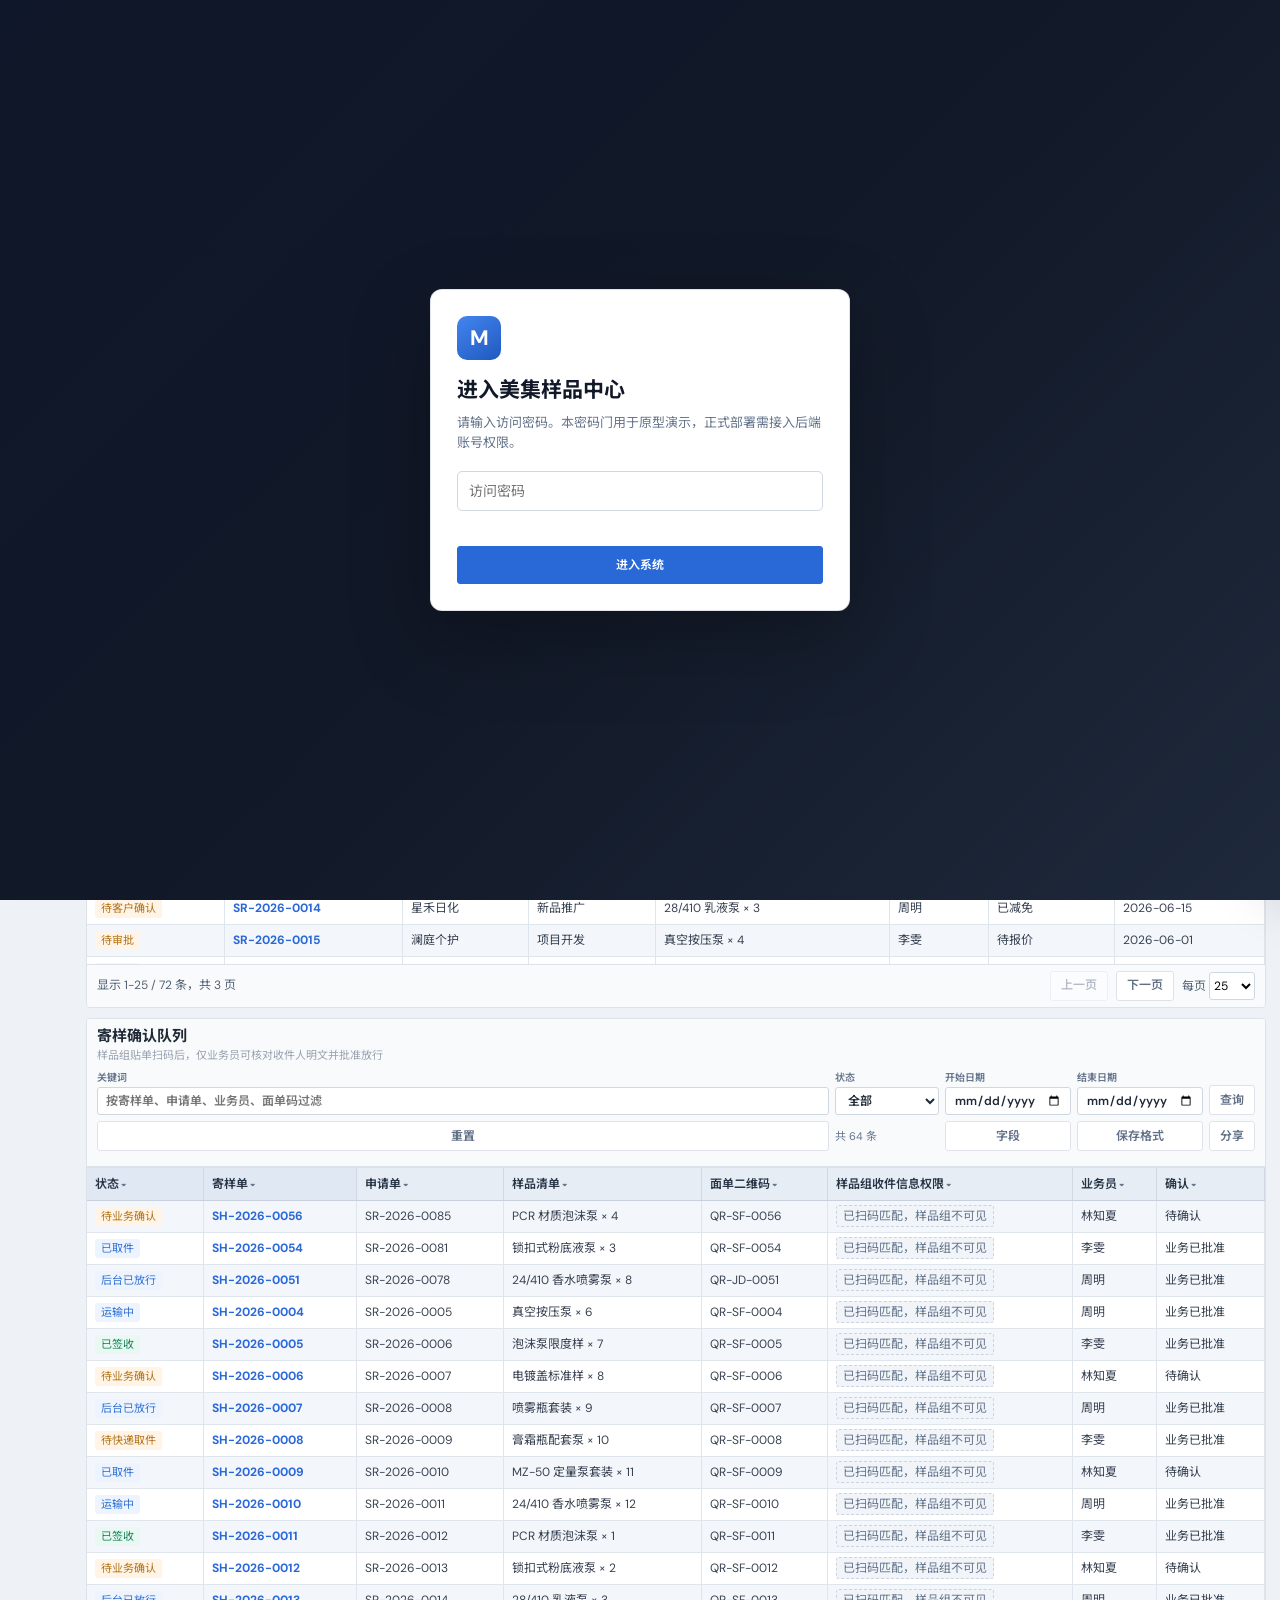
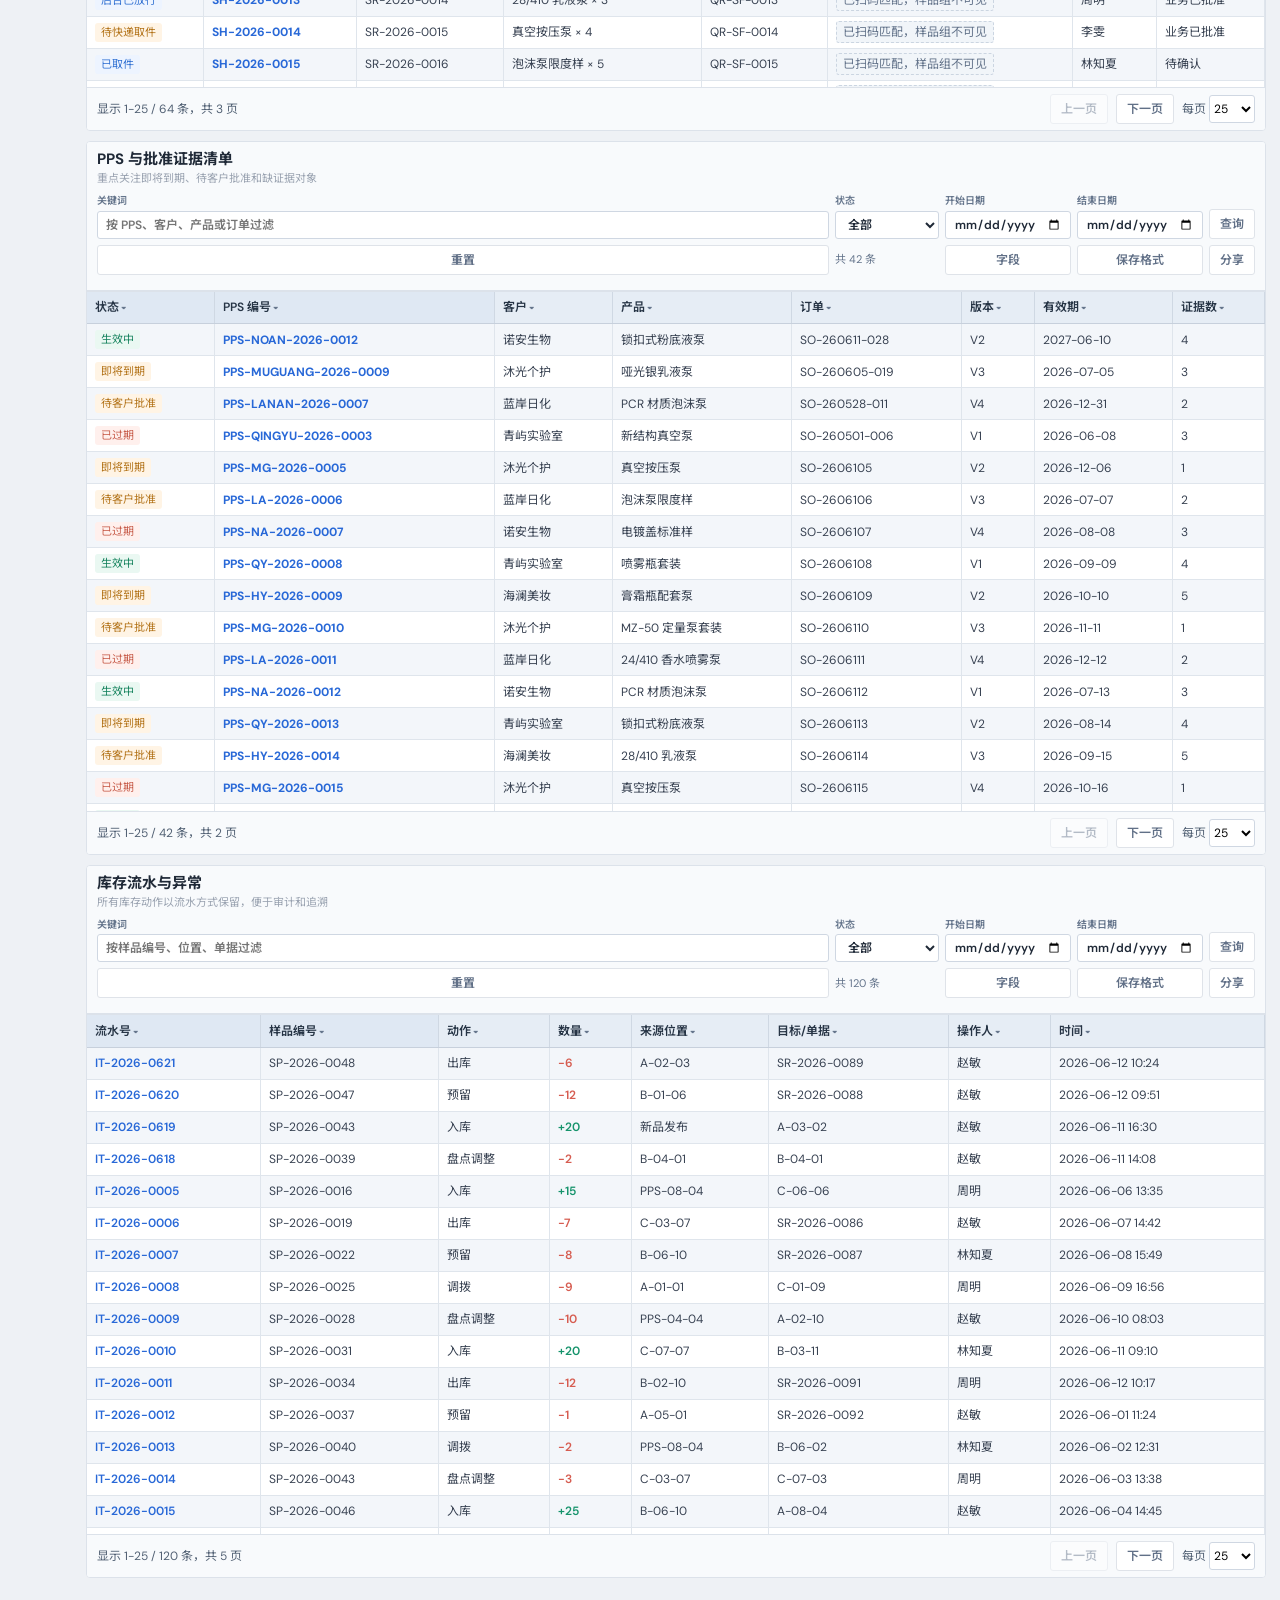
==== commit 9d7c2723: "Add ERP style table filters" ====
--- a/index.html
+++ b/index.html
@@ -4,7 +4,7 @@
   <meta charset="UTF-8">
   <meta name="viewport" content="width=device-width, initial-scale=1.0">
   <title>MEGEE 样品生命周期管理系统</title>
-  <link rel="stylesheet" href="styles.css?v=bigtable-20260616">
+  <link rel="stylesheet" href="styles.css?v=erpfilters-20260616">
 </head>
 <body>
   <aside class="sidebar">
@@ -61,6 +61,6 @@
       <button class="primary" type="submit">进入系统</button>
     </form>
   </div>
-  <script src="app.js?v=bigtable-20260616"></script>
+  <script src="app.js?v=erpfilters-20260616"></script>
 </body>
 </html>
--- a/styles.css
+++ b/styles.css
@@ -21,7 +21,7 @@
 .sidebar{width:216px;padding:0 10px;background:#111827;transition:width .18s ease,padding .18s ease}.brand{height:64px;position:relative}.brand-mark{width:34px;height:34px;border-radius:7px}.brand strong{font-size:15px}.brand small{font-size:9px}.sidebar-toggle{margin-left:auto;width:30px;height:30px;border:1px solid rgba(255,255,255,.18);border-radius:999px;background:linear-gradient(180deg,rgba(255,255,255,.13),rgba(255,255,255,.06));color:#dbe4f2;font-size:19px;line-height:1;box-shadow:0 6px 18px rgba(0,0,0,.16);transition:.16s}.sidebar-toggle:hover{background:rgba(59,130,246,.25);border-color:rgba(147,197,253,.55);color:#fff;transform:translateY(-1px)}.sidebar nav{padding-top:8px}.sidebar nav p{font-size:10px;margin:12px 8px 5px}.sidebar nav button{height:34px;border-radius:4px;font-size:12px;padding:0 9px}.sidebar nav button>span{font-size:13px}.sidebar-foot{height:58px}.sidebar-foot strong{font-size:11px}.sidebar-foot small{font-size:9px}.avatar{width:28px;height:28px;font-size:11px}
 main{margin-left:216px;transition:margin-left .18s ease}.topbar{height:52px;padding:0 22px}.top-actions button{width:30px;height:30px}.crumb,.today{font-size:11px}.content{padding:14px 18px 28px;max-width:none}.page-head{min-height:52px;margin-bottom:10px;align-items:center;background:#fff;border:1px solid var(--line);padding:10px 12px;border-radius:4px}.page-head .eyebrow{font-size:9px;margin-bottom:2px}.page-head h1{font-size:20px;margin:0 0 2px}.page-head p{font-size:12px}.primary,.secondary{height:30px;border-radius:3px;padding:0 10px;font-size:12px;box-shadow:none}
 .metrics,.erp-summary{display:grid;grid-template-columns:repeat(6,minmax(120px,1fr));gap:1px;margin:0 0 10px;background:var(--line);border:1px solid var(--line);border-radius:4px;overflow:hidden}.metrics article,.erp-summary>div{min-height:58px;border:0;border-radius:0;background:#fff;padding:9px 11px}.metric-icon{display:none}.metric-top small,.metrics article>em,.erp-summary small{font-size:10px;color:#7b8794}.metrics article>p,.erp-summary span{display:block;font-size:11px;color:#6b7280;margin:0 0 4px}.metrics article>strong,.erp-summary strong{font-size:19px;color:#111827}.dashboard-grid{display:block}
-.panel{border-radius:4px;margin-bottom:10px;box-shadow:none}.panel-head{min-height:46px;padding:7px 10px;background:#f8fafc}.panel-head h2{font-size:15px;margin:0 0 2px}.panel-head p{font-size:11px}.erp-actions{display:flex;gap:6px;align-items:center}.erp-filter{display:flex;align-items:center;gap:6px}.erp-filter span{font-size:11px;color:#6b7280}.erp-filter small{min-width:62px;color:#64748b;font-size:11px}.erp-filter input{height:28px;width:280px;border:1px solid #cfd7e2;border-radius:3px;padding:0 8px;font-size:12px;background:#fff}
+.panel{border-radius:4px;margin-bottom:10px;box-shadow:none}.panel-head{min-height:46px;padding:7px 10px;background:#f8fafc}.panel-head:has(.erp-filter){display:block}.panel-head:has(.erp-filter)>div{margin-bottom:8px}.panel-head h2{font-size:15px;margin:0 0 2px}.panel-head p{font-size:11px}.erp-actions{display:flex;gap:6px;align-items:center}.erp-filter{display:grid;grid-template-columns:minmax(220px,1.4fr) repeat(5,max-content);align-items:end;gap:6px;width:100%;margin-left:0}.erp-filter label{display:flex;flex-direction:column;gap:3px;font-size:10px;color:#64748b;font-weight:600}.erp-filter small{min-width:72px;color:#64748b;font-size:11px;align-self:center}.erp-filter input,.erp-filter select{height:28px;border:1px solid #cfd7e2;border-radius:3px;padding:0 8px;font-size:12px;background:#fff;color:#1f2937}.erp-filter .filter-keyword input{width:100%}.erp-filter select{min-width:104px}.erp-filter input[type=date]{width:126px}.erp-filter button{align-self:end}
 .table-wrap{border-top:1px solid var(--line);max-width:100%;max-height:520px;overflow:auto;position:relative}table{width:max-content;min-width:100%;table-layout:auto;font-size:12px}th{position:sticky;top:0;z-index:3;height:32px;padding:0 8px;background:#e6edf5;color:#263445;font-size:12px;font-weight:600;border-right:1px solid #cfd8e3;border-bottom:1px solid #c7d0dc}th:after{content:" ▾";font-size:10px;color:#64748b}td{height:32px;padding:0 8px;font-size:12px;border-right:1px solid #dfe5ec;border-bottom:1px solid #dfe5ec;color:#374151}th:nth-child(1),td:nth-child(1){position:sticky;left:0;z-index:2}th:nth-child(2),td:nth-child(2){position:sticky;left:92px;z-index:2}th:nth-child(1),th:nth-child(2){z-index:4;background:#dfe8f3}td:nth-child(1),td:nth-child(2){background:inherit;box-shadow:1px 0 0 #cfd8e3}td strong{font-size:12px}td small{font-size:10px;margin-top:1px}tbody tr:nth-child(odd){background:#f3f6fa}tbody tr:nth-child(even){background:#fff}tbody tr:hover{background:#dcecff}.table-pager{min-height:38px;border-top:1px solid var(--line);background:#f8fafc;display:flex;align-items:center;justify-content:flex-end;gap:8px;padding:6px 10px;font-size:12px;color:#526174}.table-pager span{margin-right:auto}.table-pager button:disabled{opacity:.45;cursor:not-allowed}.table-pager select{height:28px;border:1px solid #cfd7e2;border-radius:3px;background:#fff;font-size:12px}.pill,.priority,.action{border-radius:3px;padding:2px 6px;font-size:11px}.pill i{display:none}.text-button{font-size:12px}.positive,.negative{font-weight:600}
 .task-list button{height:46px;padding:0 10px}.task-icon{display:none}.task-list strong{font-size:12px}.task-list small,.task-list b{font-size:10px}.donut-area,.pps-grid,.kanban{display:none}.trace-search{border-radius:4px;padding:14px}.trace-search>div{height:36px;max-width:none;border-radius:3px}.trace-search input{font-size:12px}.trace-search p{font-size:11px}.trace-summary{padding:10px;gap:8px}.trace-summary>div{border-radius:3px;padding:10px}.timeline strong{font-size:12px}.timeline span{font-size:10px}
 .drawer{width:520px}.drawer-head,.modal-head{height:62px;padding:0 18px}.drawer-head h2,.modal-head h2{font-size:16px}.drawer-body{padding:14px 18px}.detail-card{border-radius:4px;padding:12px}.detail-grid{gap:10px}.modal{width:760px;border-radius:6px;max-height:86vh;display:flex;flex-direction:column}.modal form{padding:14px 18px;overflow:auto}.modal label{font-size:12px;margin-bottom:10px}.modal input,.modal select,.modal textarea{height:32px;border-radius:3px;font-size:12px}.modal textarea{height:64px}.bulk-help{display:flex;justify-content:space-between;gap:12px;background:#f8fafc;border:1px solid var(--line);padding:8px 10px;margin-bottom:10px;font-size:12px}.bulk-help span,.bulk-preview span{color:#6b7280}.bulk-paste{width:100%;height:240px!important;font-family:ui-monospace,SFMono-Regular,Menlo,Consolas,monospace;line-height:1.5;white-space:pre;overflow:auto}.bulk-preview{margin-top:8px;font-size:12px}.field-grid{display:grid;grid-template-columns:repeat(4,1fr);gap:6px;margin:10px 0}.field-grid label{height:30px;border:1px solid var(--line);background:#fff;padding:5px 8px;margin:0;display:flex;align-items:center;gap:6px}.field-grid input{width:auto;height:auto;margin:0}.view-options{display:grid;grid-template-columns:repeat(3,1fr);gap:10px}.view-options select{margin-top:6px}
@@ -29,6 +29,6 @@
 .type-guide{display:flex;align-items:center;gap:10px;background:#fff;border:1px solid var(--line);border-radius:4px;padding:8px 10px;margin-bottom:10px}.type-guide strong{font-size:13px}.type-guide span{flex:1;color:#6b7280;font-size:12px}.type-list{display:grid;gap:8px}.type-list div{border:1px solid var(--line);background:#f8fafc;padding:10px;border-radius:4px}.type-list strong,.type-list span{display:block}.type-list strong{font-size:13px;margin-bottom:4px}.type-list span{font-size:12px;color:#4b5563;line-height:1.5}
 .auth-locked{overflow:hidden}.auth-gate{position:fixed;inset:0;z-index:100;background:linear-gradient(135deg,#0f172a,#111827 48%,#1e293b);display:grid;place-items:center;padding:24px}.auth-gate.hide{display:none}.auth-card{width:min(420px,calc(100vw - 36px));background:#fff;border:1px solid rgba(148,163,184,.28);box-shadow:0 28px 80px rgba(0,0,0,.28);border-radius:12px;padding:26px}.auth-mark{width:44px;height:44px;border-radius:10px;background:linear-gradient(145deg,#4385ef,#2059bf);display:grid;place-items:center;color:#fff;font-weight:700;font-size:21px;margin-bottom:16px}.auth-card h2{margin:0 0 8px;font-size:21px;color:#111827}.auth-card p{margin:0 0 18px;color:#64748b;font-size:13px;line-height:1.55}.auth-card input{width:100%;height:40px;border:1px solid #cfd7e2;border-radius:5px;padding:0 11px;font-size:14px;outline:0}.auth-card input:focus{border-color:#3b82f6;box-shadow:0 0 0 3px #dbeafe}.auth-card small{display:block;min-height:21px;margin:7px 0;color:#dc2626;font-size:12px}.auth-card button{width:100%;height:38px}
 body.sidebar-collapsed .sidebar{width:72px;padding:0 8px}body.sidebar-collapsed .brand{height:88px;justify-content:center;align-items:flex-start;padding:16px 0 0;border-bottom:1px solid rgba(255,255,255,.08)}body.sidebar-collapsed .brand>div{display:none}body.sidebar-collapsed .brand-mark{width:36px;height:36px}body.sidebar-collapsed .sidebar-toggle{position:absolute;left:50%;right:auto;top:58px;transform:translateX(-50%);width:32px;height:22px;padding:0;font-size:15px;background:rgba(37,99,235,.22);border-color:rgba(147,197,253,.38);box-shadow:0 8px 18px rgba(0,0,0,.2)}body.sidebar-collapsed .sidebar-toggle:hover{transform:translateX(-50%) translateY(-1px);background:rgba(59,130,246,.34)}body.sidebar-collapsed .sidebar nav p{height:1px;margin:10px 0 6px;overflow:hidden;color:transparent;background:rgba(255,255,255,.08)}body.sidebar-collapsed .sidebar nav button{justify-content:center;width:100%;padding:0;font-size:0;gap:0}body.sidebar-collapsed .sidebar nav button>span{width:auto;font-size:15px}body.sidebar-collapsed .sidebar nav button:after{content:attr(data-label);position:absolute;left:58px;top:50%;transform:translateY(-50%) translateX(-4px);opacity:0;pointer-events:none;z-index:20;background:#111827;color:#fff;border:1px solid rgba(255,255,255,.14);box-shadow:0 8px 24px rgba(15,23,42,.22);border-radius:5px;padding:6px 9px;font-size:12px;line-height:1;white-space:nowrap;transition:.12s}body.sidebar-collapsed .sidebar nav button:hover:after{opacity:1;transform:translateY(-50%)}body.sidebar-collapsed .sidebar nav button.active:before{left:-8px}body.sidebar-collapsed .sidebar nav b{position:absolute;right:6px;top:5px;min-width:14px;height:14px;padding:1px 4px;font-size:8px}body.sidebar-collapsed .sidebar-foot{justify-content:center;padding:0}body.sidebar-collapsed .sidebar-foot>div{display:none}body.sidebar-collapsed main{margin-left:72px}
-@media(max-width:1280px){.content{padding-left:14px;padding-right:14px}.topbar{padding:0 16px}.page-head{gap:10px}.page-head>div{min-width:0}.page-head h1{font-size:19px}.page-head p{white-space:normal}.page-head .erp-actions{flex-wrap:wrap;justify-content:flex-end}.metrics,.erp-summary{grid-template-columns:repeat(3,minmax(120px,1fr))}.erp-filter{flex-wrap:wrap}.erp-filter input{width:240px}}
-@media(max-width:1100px){.metrics,.erp-summary{grid-template-columns:repeat(3,1fr)}.erp-filter input{width:180px}}
-@media(max-width:760px){.sidebar,body.sidebar-collapsed .sidebar{width:64px;padding:0 7px}.brand,body.sidebar-collapsed .brand{height:84px;justify-content:center;align-items:flex-start;padding:14px 0 0}.brand>div{display:none}.brand-mark,body.sidebar-collapsed .brand-mark{width:32px;height:32px}.sidebar-toggle,body.sidebar-collapsed .sidebar-toggle{left:50%;right:auto;top:54px;transform:translateX(-50%);width:30px;height:21px;font-size:14px}.sidebar-toggle:hover,body.sidebar-collapsed .sidebar-toggle:hover{transform:translateX(-50%) translateY(-1px)}.sidebar nav p{height:1px;margin:10px 0 6px;overflow:hidden;color:transparent;background:rgba(255,255,255,.08)}.sidebar nav button{justify-content:center;width:100%;height:34px;padding:0;font-size:0;gap:0}.sidebar nav button>span{width:auto;font-size:15px}.sidebar-foot{height:52px;justify-content:center;padding:0}.sidebar-foot>div{display:none}main,body.sidebar-collapsed main{margin-left:64px}.metrics,.erp-summary,.flow-strip{grid-template-columns:repeat(2,1fr)}.page-head{align-items:flex-start;display:block}.page-head .erp-actions{justify-content:flex-start;margin-top:8px}.erp-actions,.erp-filter{flex-wrap:wrap}.erp-filter input{width:100%;min-width:180px}.drawer{width:100vw}}
+@media(max-width:1280px){.content{padding-left:14px;padding-right:14px}.topbar{padding:0 16px}.page-head{gap:10px}.page-head>div{min-width:0}.page-head h1{font-size:19px}.page-head p{white-space:normal}.page-head .erp-actions{flex-wrap:wrap;justify-content:flex-end}.metrics,.erp-summary{grid-template-columns:repeat(3,minmax(120px,1fr))}.erp-filter{grid-template-columns:minmax(220px,1fr) repeat(4,max-content)}}
+@media(max-width:1100px){.metrics,.erp-summary{grid-template-columns:repeat(3,1fr)}.erp-filter{grid-template-columns:1fr repeat(3,max-content)}}
+@media(max-width:760px){.sidebar,body.sidebar-collapsed .sidebar{width:64px;padding:0 7px}.brand,body.sidebar-collapsed .brand{height:84px;justify-content:center;align-items:flex-start;padding:14px 0 0}.brand>div{display:none}.brand-mark,body.sidebar-collapsed .brand-mark{width:32px;height:32px}.sidebar-toggle,body.sidebar-collapsed .sidebar-toggle{left:50%;right:auto;top:54px;transform:translateX(-50%);width:30px;height:21px;font-size:14px}.sidebar-toggle:hover,body.sidebar-collapsed .sidebar-toggle:hover{transform:translateX(-50%) translateY(-1px)}.sidebar nav p{height:1px;margin:10px 0 6px;overflow:hidden;color:transparent;background:rgba(255,255,255,.08)}.sidebar nav button{justify-content:center;width:100%;height:34px;padding:0;font-size:0;gap:0}.sidebar nav button>span{width:auto;font-size:15px}.sidebar-foot{height:52px;justify-content:center;padding:0}.sidebar-foot>div{display:none}main,body.sidebar-collapsed main{margin-left:64px}.metrics,.erp-summary,.flow-strip{grid-template-columns:repeat(2,1fr)}.page-head{align-items:flex-start;display:block}.page-head .erp-actions{justify-content:flex-start;margin-top:8px}.erp-actions{flex-wrap:wrap}.erp-filter{grid-template-columns:1fr;margin-left:0}.erp-filter input,.erp-filter select,.erp-filter input[type=date]{width:100%;min-width:180px}.drawer{width:100vw}}
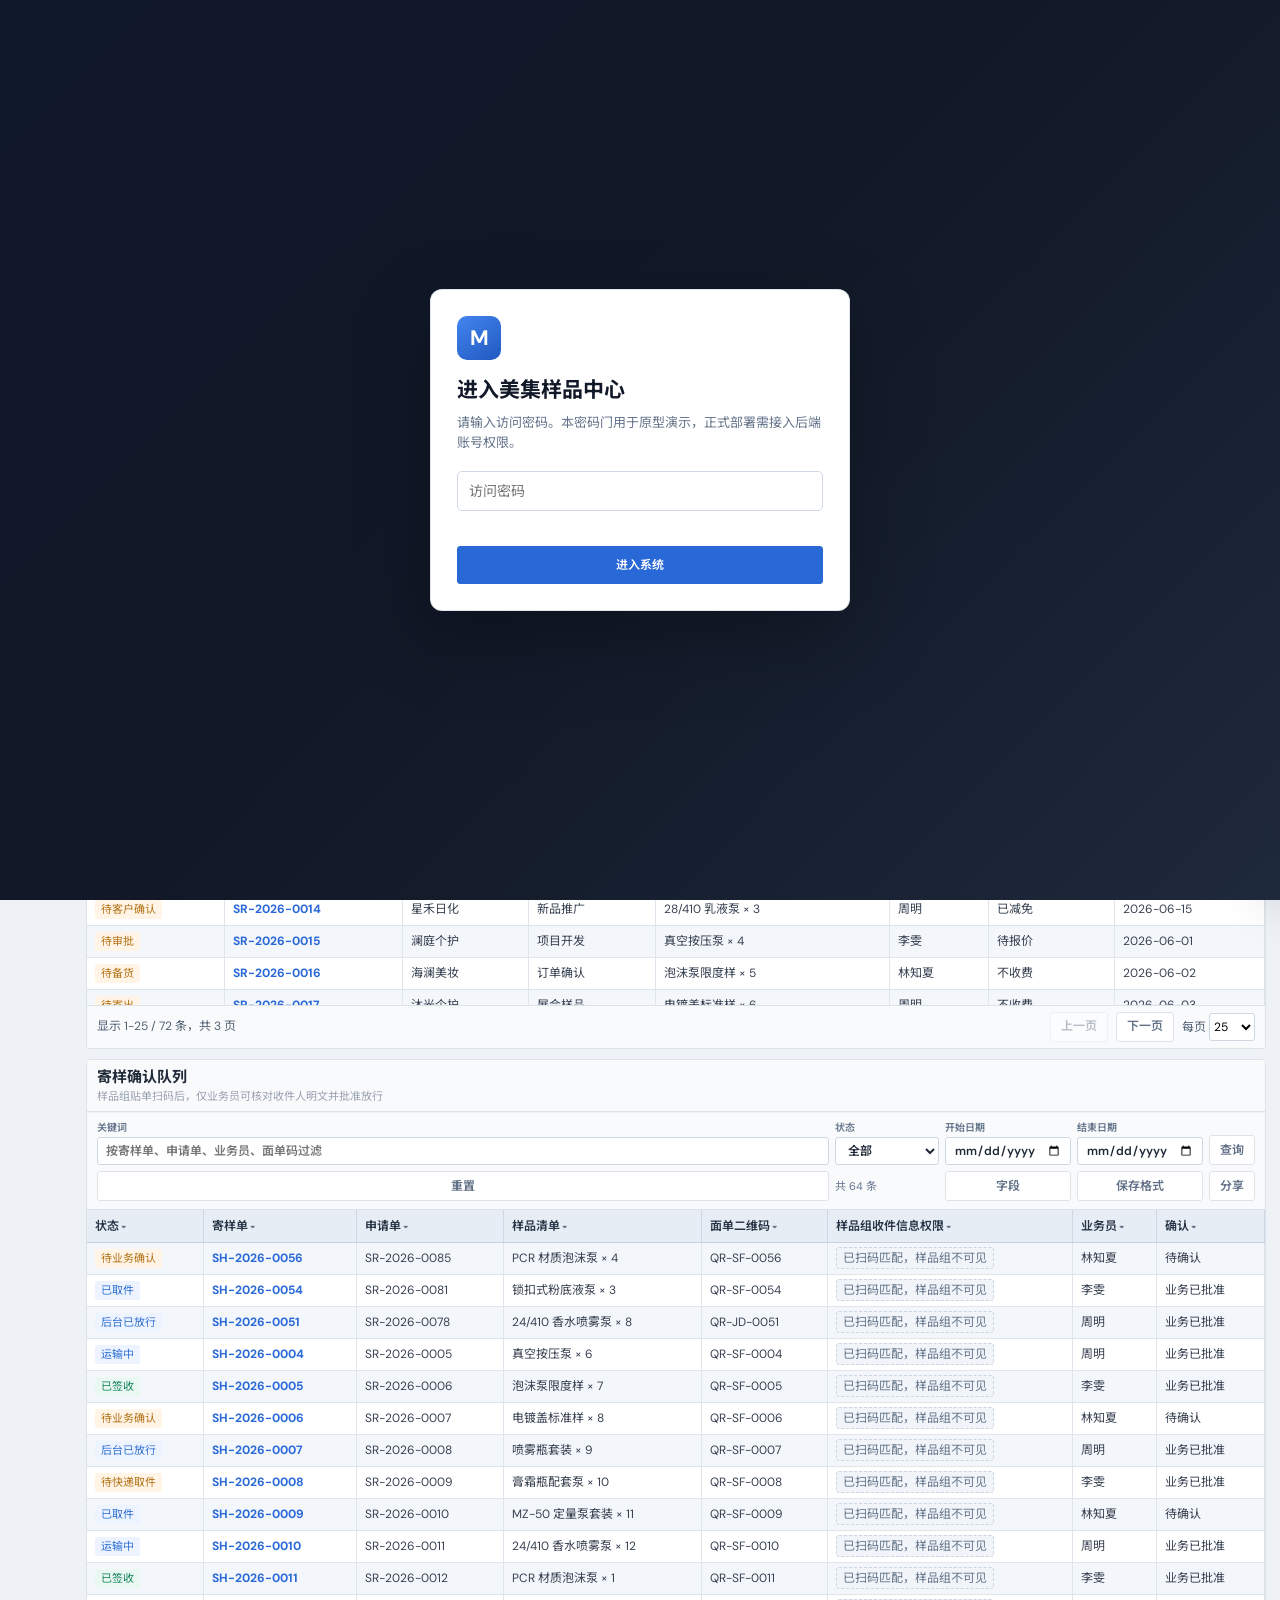
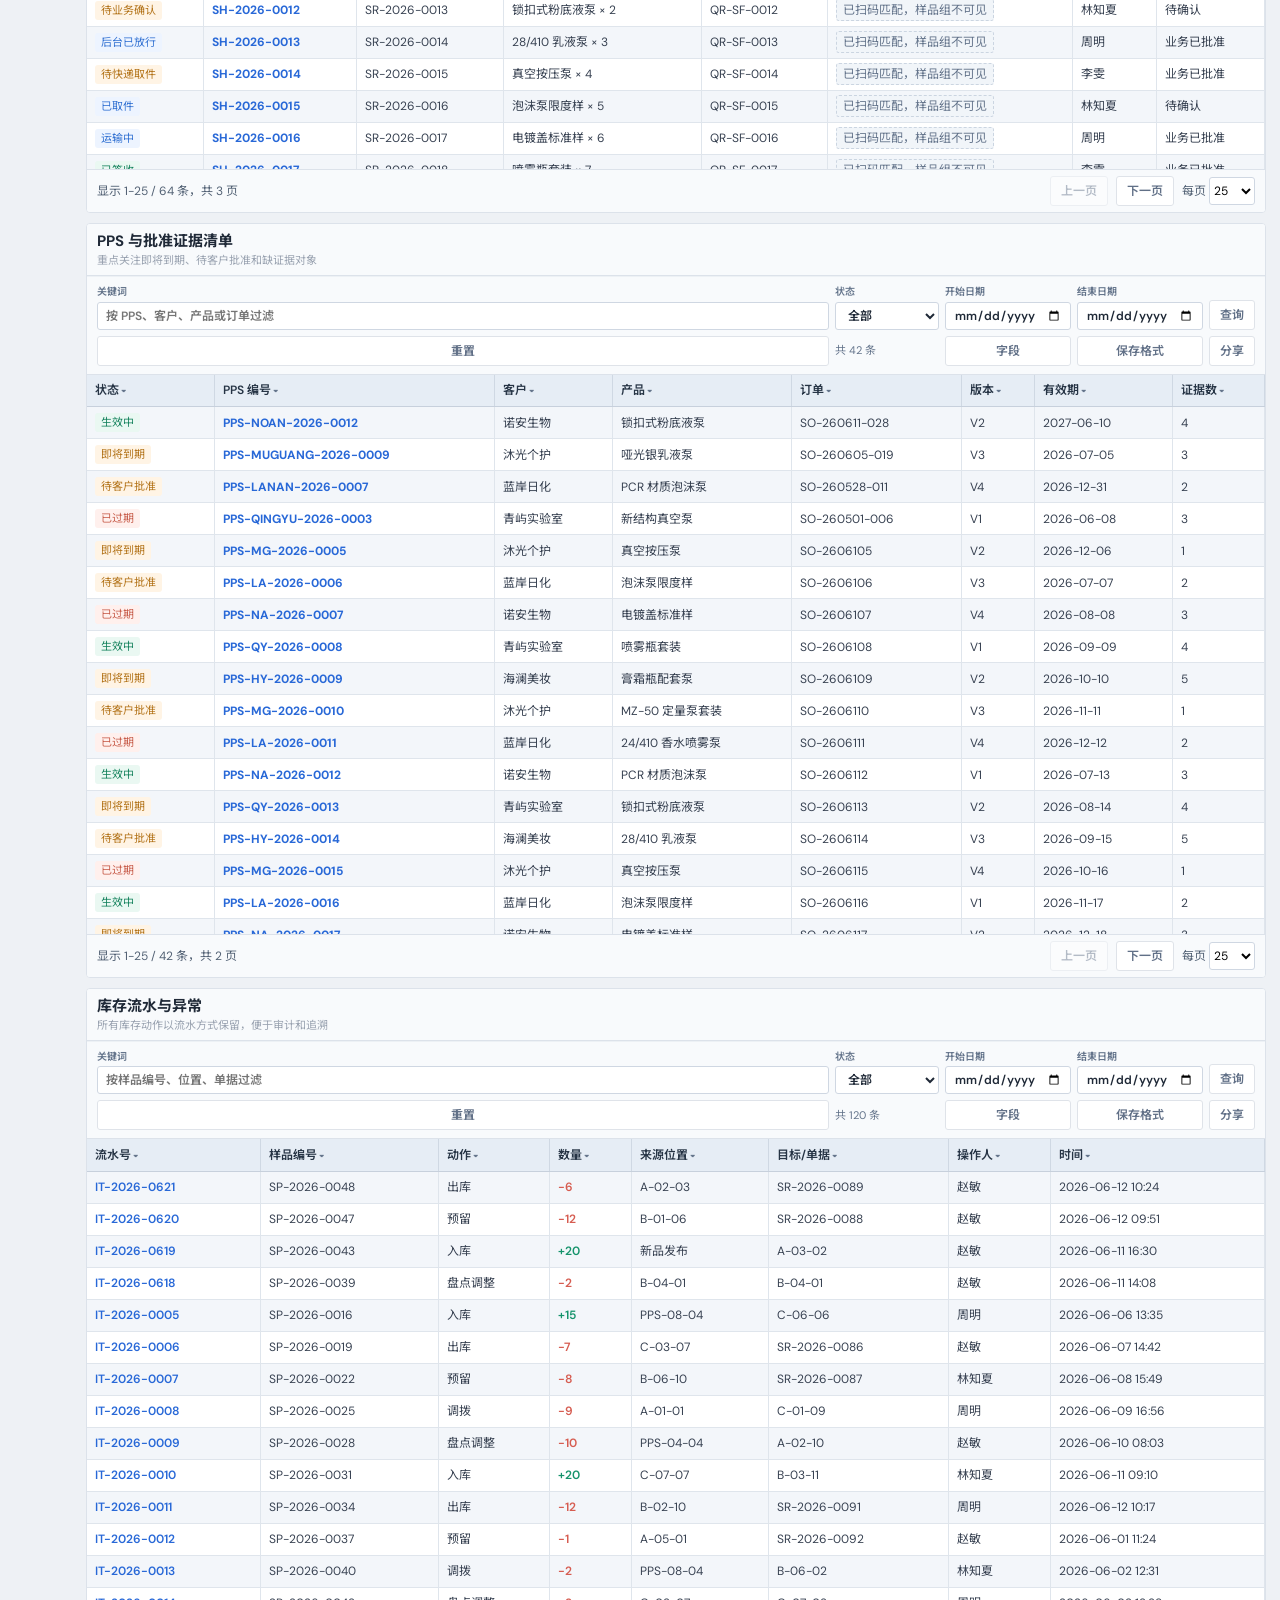
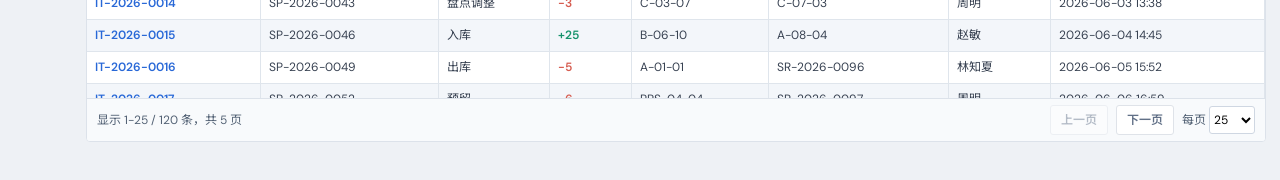
==== commit db172717: "Add BI drilldown and configurable table columns" ====
--- a/index.html
+++ b/index.html
@@ -4,7 +4,7 @@
   <meta charset="UTF-8">
   <meta name="viewport" content="width=device-width, initial-scale=1.0">
   <title>MEGEE 样品生命周期管理系统</title>
-  <link rel="stylesheet" href="styles.css?v=erpfilters-20260616">
+  <link rel="stylesheet" href="styles.css?v=rowfields-20260616">
 </head>
 <body>
   <aside class="sidebar">
@@ -61,6 +61,6 @@
       <button class="primary" type="submit">进入系统</button>
     </form>
   </div>
-  <script src="app.js?v=erpfilters-20260616"></script>
+  <script src="app.js?v=rowfields-20260616"></script>
 </body>
 </html>
--- a/styles.css
+++ b/styles.css
@@ -20,9 +20,9 @@
 body{font-size:13px;line-height:1.35;background:var(--bg)}
 .sidebar{width:216px;padding:0 10px;background:#111827;transition:width .18s ease,padding .18s ease}.brand{height:64px;position:relative}.brand-mark{width:34px;height:34px;border-radius:7px}.brand strong{font-size:15px}.brand small{font-size:9px}.sidebar-toggle{margin-left:auto;width:30px;height:30px;border:1px solid rgba(255,255,255,.18);border-radius:999px;background:linear-gradient(180deg,rgba(255,255,255,.13),rgba(255,255,255,.06));color:#dbe4f2;font-size:19px;line-height:1;box-shadow:0 6px 18px rgba(0,0,0,.16);transition:.16s}.sidebar-toggle:hover{background:rgba(59,130,246,.25);border-color:rgba(147,197,253,.55);color:#fff;transform:translateY(-1px)}.sidebar nav{padding-top:8px}.sidebar nav p{font-size:10px;margin:12px 8px 5px}.sidebar nav button{height:34px;border-radius:4px;font-size:12px;padding:0 9px}.sidebar nav button>span{font-size:13px}.sidebar-foot{height:58px}.sidebar-foot strong{font-size:11px}.sidebar-foot small{font-size:9px}.avatar{width:28px;height:28px;font-size:11px}
 main{margin-left:216px;transition:margin-left .18s ease}.topbar{height:52px;padding:0 22px}.top-actions button{width:30px;height:30px}.crumb,.today{font-size:11px}.content{padding:14px 18px 28px;max-width:none}.page-head{min-height:52px;margin-bottom:10px;align-items:center;background:#fff;border:1px solid var(--line);padding:10px 12px;border-radius:4px}.page-head .eyebrow{font-size:9px;margin-bottom:2px}.page-head h1{font-size:20px;margin:0 0 2px}.page-head p{font-size:12px}.primary,.secondary{height:30px;border-radius:3px;padding:0 10px;font-size:12px;box-shadow:none}
-.metrics,.erp-summary{display:grid;grid-template-columns:repeat(6,minmax(120px,1fr));gap:1px;margin:0 0 10px;background:var(--line);border:1px solid var(--line);border-radius:4px;overflow:hidden}.metrics article,.erp-summary>div{min-height:58px;border:0;border-radius:0;background:#fff;padding:9px 11px}.metric-icon{display:none}.metric-top small,.metrics article>em,.erp-summary small{font-size:10px;color:#7b8794}.metrics article>p,.erp-summary span{display:block;font-size:11px;color:#6b7280;margin:0 0 4px}.metrics article>strong,.erp-summary strong{font-size:19px;color:#111827}.dashboard-grid{display:block}
-.panel{border-radius:4px;margin-bottom:10px;box-shadow:none}.panel-head{min-height:46px;padding:7px 10px;background:#f8fafc}.panel-head:has(.erp-filter){display:block}.panel-head:has(.erp-filter)>div{margin-bottom:8px}.panel-head h2{font-size:15px;margin:0 0 2px}.panel-head p{font-size:11px}.erp-actions{display:flex;gap:6px;align-items:center}.erp-filter{display:grid;grid-template-columns:minmax(220px,1.4fr) repeat(5,max-content);align-items:end;gap:6px;width:100%;margin-left:0}.erp-filter label{display:flex;flex-direction:column;gap:3px;font-size:10px;color:#64748b;font-weight:600}.erp-filter small{min-width:72px;color:#64748b;font-size:11px;align-self:center}.erp-filter input,.erp-filter select{height:28px;border:1px solid #cfd7e2;border-radius:3px;padding:0 8px;font-size:12px;background:#fff;color:#1f2937}.erp-filter .filter-keyword input{width:100%}.erp-filter select{min-width:104px}.erp-filter input[type=date]{width:126px}.erp-filter button{align-self:end}
-.table-wrap{border-top:1px solid var(--line);max-width:100%;max-height:520px;overflow:auto;position:relative}table{width:max-content;min-width:100%;table-layout:auto;font-size:12px}th{position:sticky;top:0;z-index:3;height:32px;padding:0 8px;background:#e6edf5;color:#263445;font-size:12px;font-weight:600;border-right:1px solid #cfd8e3;border-bottom:1px solid #c7d0dc}th:after{content:" ▾";font-size:10px;color:#64748b}td{height:32px;padding:0 8px;font-size:12px;border-right:1px solid #dfe5ec;border-bottom:1px solid #dfe5ec;color:#374151}th:nth-child(1),td:nth-child(1){position:sticky;left:0;z-index:2}th:nth-child(2),td:nth-child(2){position:sticky;left:92px;z-index:2}th:nth-child(1),th:nth-child(2){z-index:4;background:#dfe8f3}td:nth-child(1),td:nth-child(2){background:inherit;box-shadow:1px 0 0 #cfd8e3}td strong{font-size:12px}td small{font-size:10px;margin-top:1px}tbody tr:nth-child(odd){background:#f3f6fa}tbody tr:nth-child(even){background:#fff}tbody tr:hover{background:#dcecff}.table-pager{min-height:38px;border-top:1px solid var(--line);background:#f8fafc;display:flex;align-items:center;justify-content:flex-end;gap:8px;padding:6px 10px;font-size:12px;color:#526174}.table-pager span{margin-right:auto}.table-pager button:disabled{opacity:.45;cursor:not-allowed}.table-pager select{height:28px;border:1px solid #cfd7e2;border-radius:3px;background:#fff;font-size:12px}.pill,.priority,.action{border-radius:3px;padding:2px 6px;font-size:11px}.pill i{display:none}.text-button{font-size:12px}.positive,.negative{font-weight:600}
+.metrics,.erp-summary{display:grid;grid-template-columns:repeat(6,minmax(120px,1fr));gap:1px;margin:0 0 10px;background:var(--line);border:1px solid var(--line);border-radius:4px;overflow:hidden}.metrics article,.erp-summary>div{min-height:58px;border:0;border-radius:0;background:#fff;padding:9px 11px}.metrics article[data-metric-page],.erp-summary>div[data-metric-page]{cursor:pointer;transition:.12s}.metrics article[data-metric-page]:hover,.erp-summary>div[data-metric-page]:hover{background:#eaf2ff;box-shadow:inset 0 -2px 0 #3b82f6}.metric-icon{display:none}.metric-top small,.metrics article>em,.erp-summary small{font-size:10px;color:#7b8794}.metrics article>p,.erp-summary span{display:block;font-size:11px;color:#6b7280;margin:0 0 4px}.metrics article>strong,.erp-summary strong{font-size:19px;color:#111827}.dashboard-grid{display:block}
+.panel{border-radius:4px;margin-bottom:10px;box-shadow:none}.panel-head{min-height:46px;padding:7px 10px;background:#f8fafc}.panel-head h2{font-size:15px;margin:0 0 2px}.panel-head p{font-size:11px}.panel-filter{padding:8px 10px;background:#f8fafc;border-top:1px solid #edf1f5}.erp-actions{display:flex;gap:6px;align-items:center}.erp-filter{display:grid;grid-template-columns:minmax(220px,1.4fr) repeat(5,max-content);align-items:end;gap:6px;width:100%;margin-left:0}.erp-filter label{display:flex;flex-direction:column;gap:3px;font-size:10px;color:#64748b;font-weight:600}.erp-filter small{min-width:72px;color:#64748b;font-size:11px;align-self:center}.erp-filter input,.erp-filter select{height:28px;border:1px solid #cfd7e2;border-radius:3px;padding:0 8px;font-size:12px;background:#fff;color:#1f2937}.erp-filter .filter-keyword input{width:100%}.erp-filter select{min-width:104px}.erp-filter input[type=date]{width:126px}.erp-filter button{align-self:end}
+.table-wrap{border-top:1px solid var(--line);max-width:100%;max-height:560px;overflow:auto;position:relative}table{width:max-content;min-width:100%;table-layout:auto;font-size:12px}th{position:sticky;top:0;z-index:3;height:32px;padding:0 8px;background:#e6edf5;color:#263445;font-size:12px;font-weight:600;border-right:1px solid #cfd8e3;border-bottom:1px solid #c7d0dc}th:after{content:" ▾";font-size:10px;color:#64748b}td{height:32px;padding:0 8px;font-size:12px;border-right:1px solid #dfe5ec;border-bottom:1px solid #dfe5ec;color:#374151}td strong{font-size:12px}td small{font-size:10px;margin-top:1px}tbody tr:nth-child(odd){background:#f3f6fa}tbody tr:nth-child(even){background:#fff}tbody tr:hover{background:#dcecff}.table-pager{min-height:38px;border-top:1px solid var(--line);background:#f8fafc;display:flex;align-items:center;justify-content:flex-end;gap:8px;padding:6px 10px;font-size:12px;color:#526174}.table-pager span{margin-right:auto}.table-pager button:disabled{opacity:.45;cursor:not-allowed}.table-pager select{height:28px;border:1px solid #cfd7e2;border-radius:3px;background:#fff;font-size:12px}.pill,.priority,.action{border-radius:3px;padding:2px 6px;font-size:11px}.pill i{display:none}.text-button{font-size:12px}.positive,.negative{font-weight:600}
 .task-list button{height:46px;padding:0 10px}.task-icon{display:none}.task-list strong{font-size:12px}.task-list small,.task-list b{font-size:10px}.donut-area,.pps-grid,.kanban{display:none}.trace-search{border-radius:4px;padding:14px}.trace-search>div{height:36px;max-width:none;border-radius:3px}.trace-search input{font-size:12px}.trace-search p{font-size:11px}.trace-summary{padding:10px;gap:8px}.trace-summary>div{border-radius:3px;padding:10px}.timeline strong{font-size:12px}.timeline span{font-size:10px}
 .drawer{width:520px}.drawer-head,.modal-head{height:62px;padding:0 18px}.drawer-head h2,.modal-head h2{font-size:16px}.drawer-body{padding:14px 18px}.detail-card{border-radius:4px;padding:12px}.detail-grid{gap:10px}.modal{width:760px;border-radius:6px;max-height:86vh;display:flex;flex-direction:column}.modal form{padding:14px 18px;overflow:auto}.modal label{font-size:12px;margin-bottom:10px}.modal input,.modal select,.modal textarea{height:32px;border-radius:3px;font-size:12px}.modal textarea{height:64px}.bulk-help{display:flex;justify-content:space-between;gap:12px;background:#f8fafc;border:1px solid var(--line);padding:8px 10px;margin-bottom:10px;font-size:12px}.bulk-help span,.bulk-preview span{color:#6b7280}.bulk-paste{width:100%;height:240px!important;font-family:ui-monospace,SFMono-Regular,Menlo,Consolas,monospace;line-height:1.5;white-space:pre;overflow:auto}.bulk-preview{margin-top:8px;font-size:12px}.field-grid{display:grid;grid-template-columns:repeat(4,1fr);gap:6px;margin:10px 0}.field-grid label{height:30px;border:1px solid var(--line);background:#fff;padding:5px 8px;margin:0;display:flex;align-items:center;gap:6px}.field-grid input{width:auto;height:auto;margin:0}.view-options{display:grid;grid-template-columns:repeat(3,1fr);gap:10px}.view-options select{margin-top:6px}
 .masked{display:inline-block;color:#64748b;background:#f1f5f9;border:1px dashed #cbd5e1;border-radius:3px;padding:2px 6px}.flow-strip{display:grid;grid-template-columns:repeat(6,1fr);gap:1px;background:var(--line);border:1px solid var(--line);border-radius:4px;margin:0 0 10px;overflow:hidden}.flow-strip span{background:#fff;padding:8px 10px;font-size:12px;color:#374151}.flow-strip span:nth-child(odd){background:#f8fafc}.panel table td:nth-child(2).link{font-weight:700}
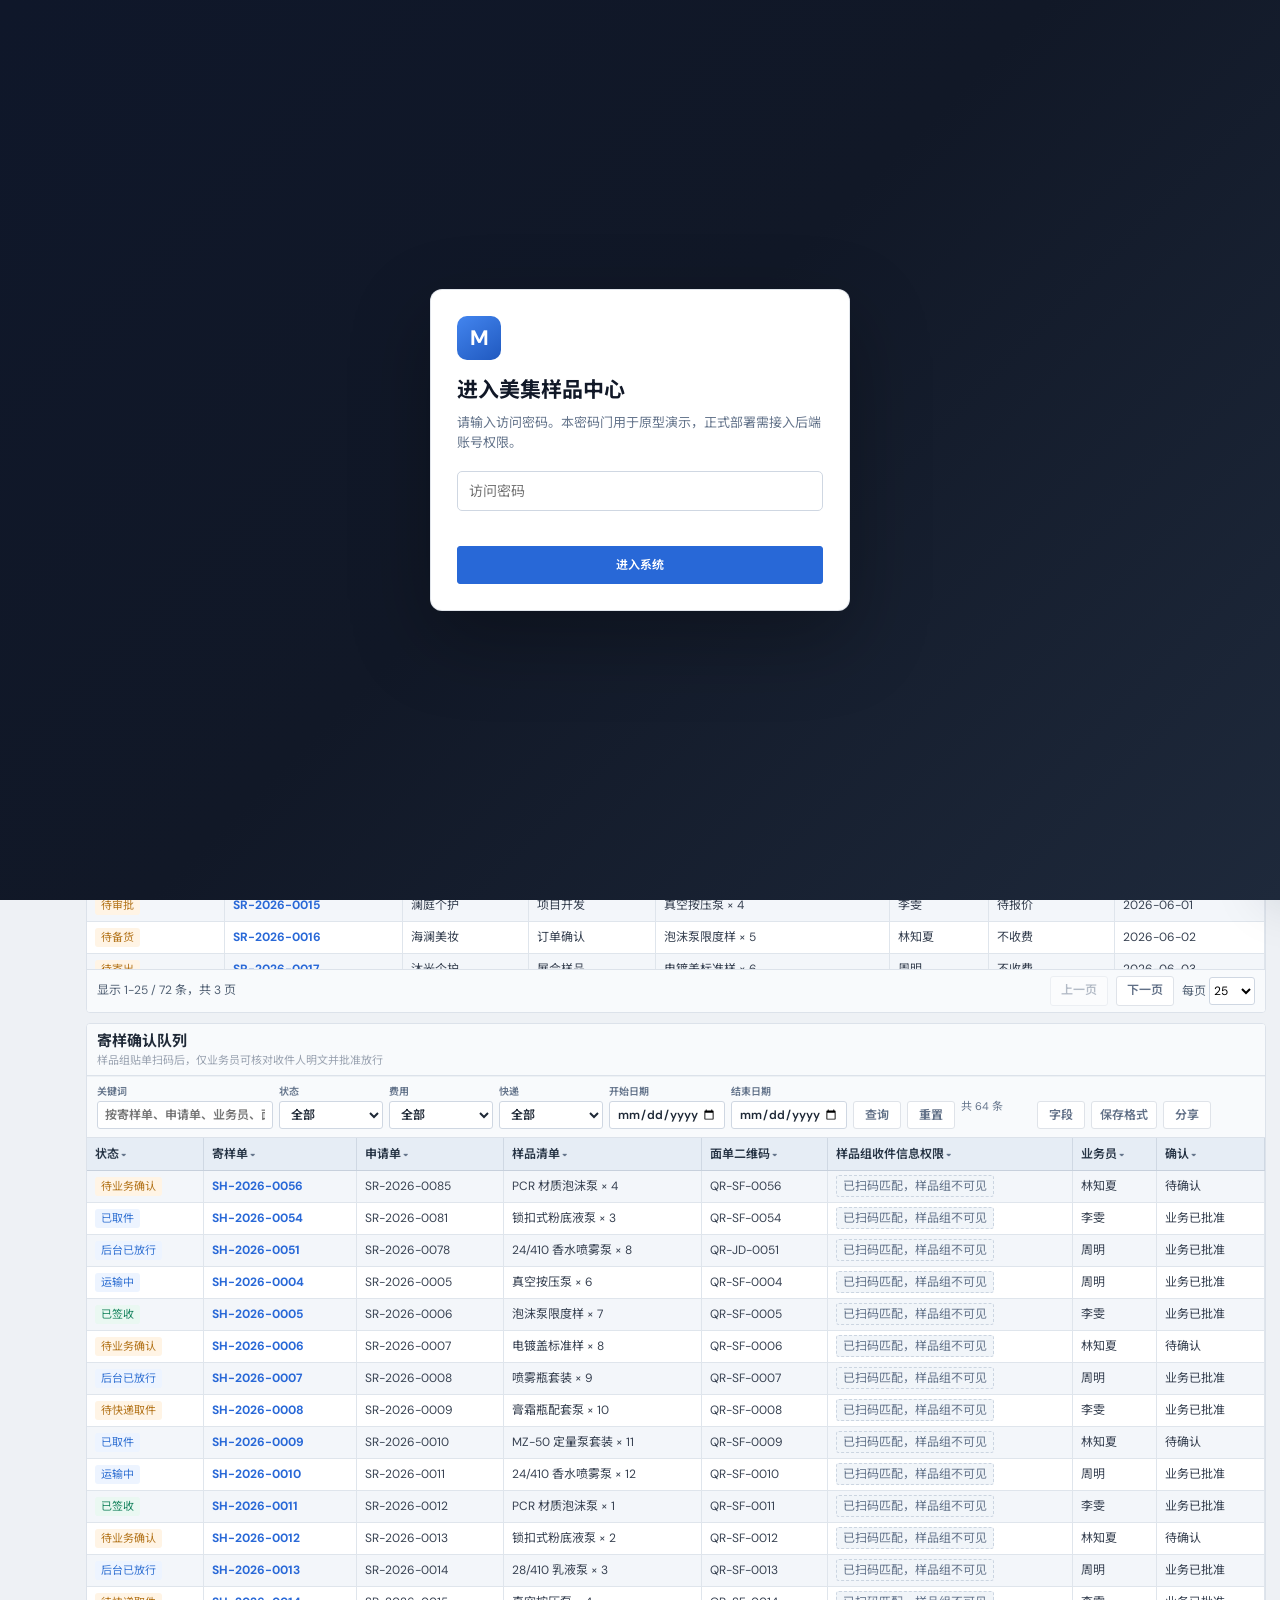
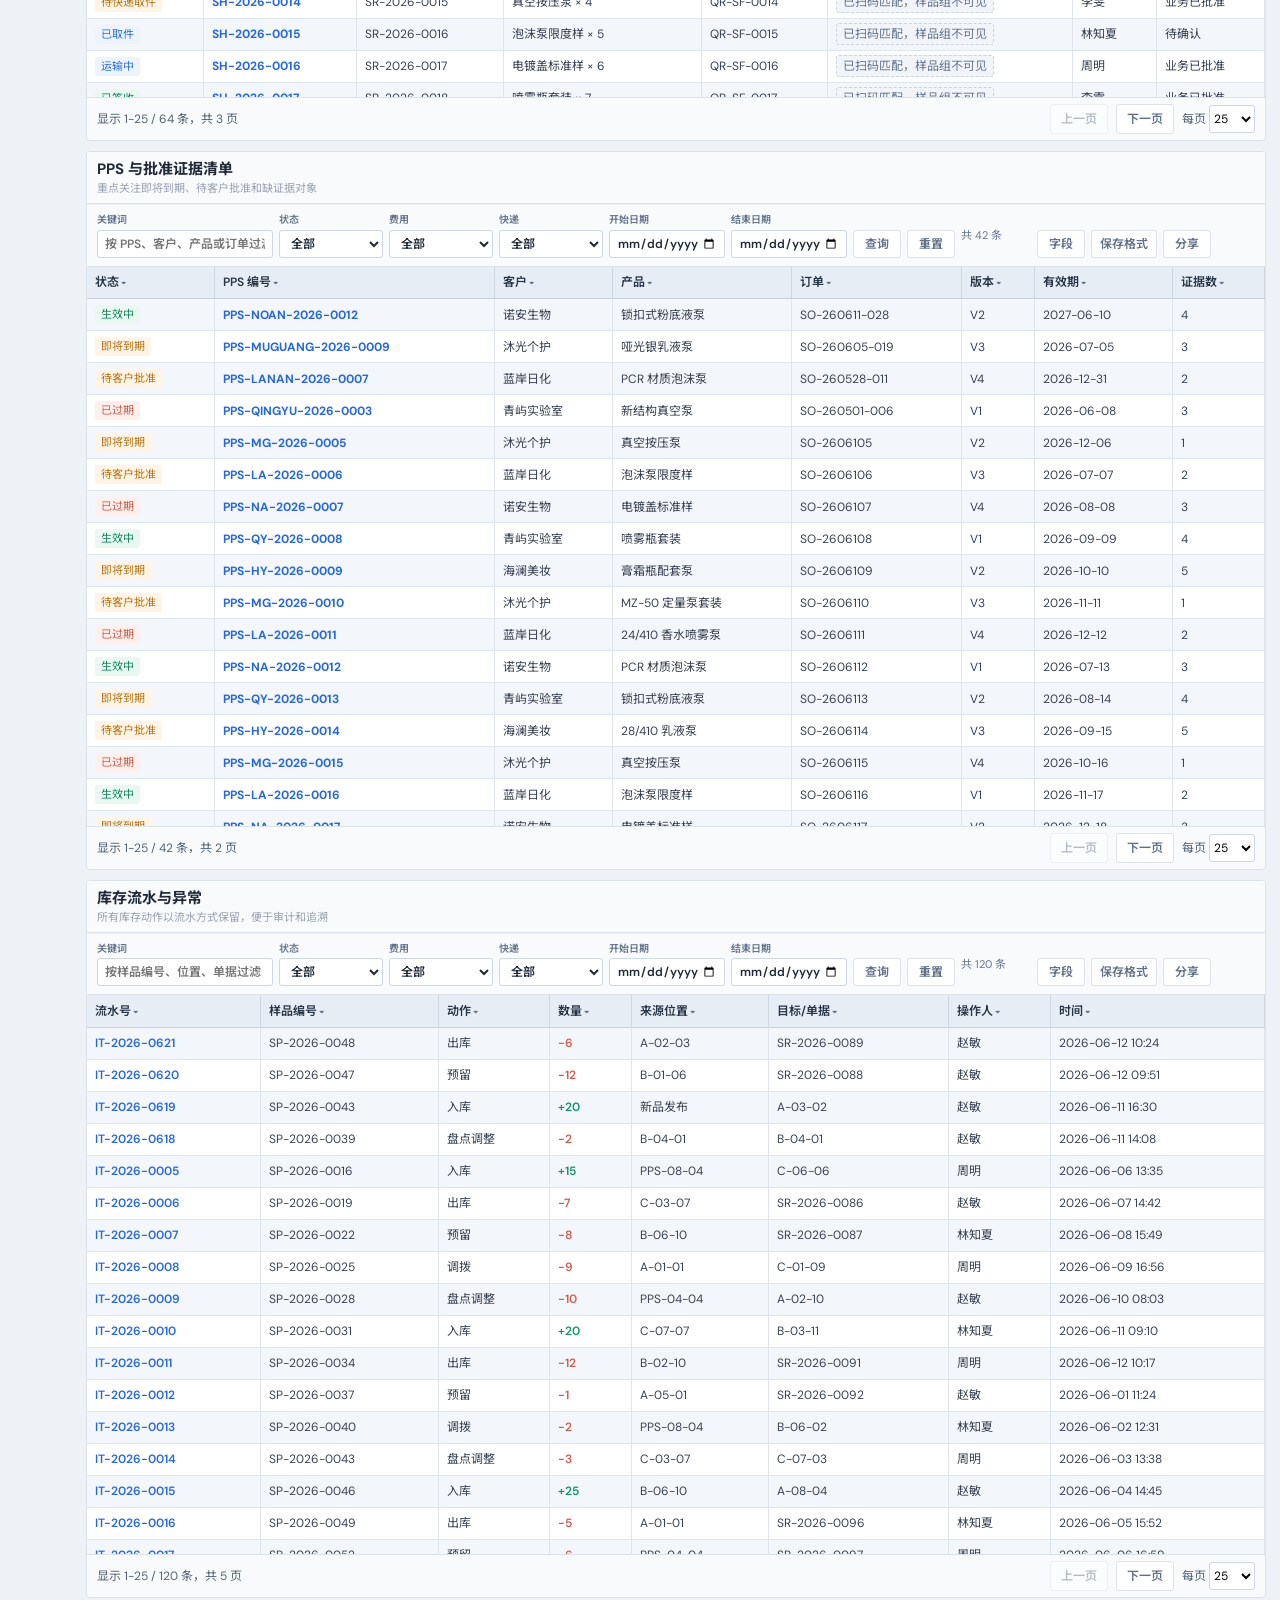
==== commit c8ed6db7: "Refine final ERP filters" ====
--- a/index.html
+++ b/index.html
@@ -4,7 +4,7 @@
   <meta charset="UTF-8">
   <meta name="viewport" content="width=device-width, initial-scale=1.0">
   <title>MEGEE 样品生命周期管理系统</title>
-  <link rel="stylesheet" href="styles.css?v=rowfields-20260616">
+  <link rel="stylesheet" href="styles.css?v=finalfilters-20260616">
 </head>
 <body>
   <aside class="sidebar">
@@ -61,6 +61,6 @@
       <button class="primary" type="submit">进入系统</button>
     </form>
   </div>
-  <script src="app.js?v=rowfields-20260616"></script>
+  <script src="app.js?v=finalfilters-20260616"></script>
 </body>
 </html>
--- a/styles.css
+++ b/styles.css
@@ -21,7 +21,7 @@
 .sidebar{width:216px;padding:0 10px;background:#111827;transition:width .18s ease,padding .18s ease}.brand{height:64px;position:relative}.brand-mark{width:34px;height:34px;border-radius:7px}.brand strong{font-size:15px}.brand small{font-size:9px}.sidebar-toggle{margin-left:auto;width:30px;height:30px;border:1px solid rgba(255,255,255,.18);border-radius:999px;background:linear-gradient(180deg,rgba(255,255,255,.13),rgba(255,255,255,.06));color:#dbe4f2;font-size:19px;line-height:1;box-shadow:0 6px 18px rgba(0,0,0,.16);transition:.16s}.sidebar-toggle:hover{background:rgba(59,130,246,.25);border-color:rgba(147,197,253,.55);color:#fff;transform:translateY(-1px)}.sidebar nav{padding-top:8px}.sidebar nav p{font-size:10px;margin:12px 8px 5px}.sidebar nav button{height:34px;border-radius:4px;font-size:12px;padding:0 9px}.sidebar nav button>span{font-size:13px}.sidebar-foot{height:58px}.sidebar-foot strong{font-size:11px}.sidebar-foot small{font-size:9px}.avatar{width:28px;height:28px;font-size:11px}
 main{margin-left:216px;transition:margin-left .18s ease}.topbar{height:52px;padding:0 22px}.top-actions button{width:30px;height:30px}.crumb,.today{font-size:11px}.content{padding:14px 18px 28px;max-width:none}.page-head{min-height:52px;margin-bottom:10px;align-items:center;background:#fff;border:1px solid var(--line);padding:10px 12px;border-radius:4px}.page-head .eyebrow{font-size:9px;margin-bottom:2px}.page-head h1{font-size:20px;margin:0 0 2px}.page-head p{font-size:12px}.primary,.secondary{height:30px;border-radius:3px;padding:0 10px;font-size:12px;box-shadow:none}
 .metrics,.erp-summary{display:grid;grid-template-columns:repeat(6,minmax(120px,1fr));gap:1px;margin:0 0 10px;background:var(--line);border:1px solid var(--line);border-radius:4px;overflow:hidden}.metrics article,.erp-summary>div{min-height:58px;border:0;border-radius:0;background:#fff;padding:9px 11px}.metrics article[data-metric-page],.erp-summary>div[data-metric-page]{cursor:pointer;transition:.12s}.metrics article[data-metric-page]:hover,.erp-summary>div[data-metric-page]:hover{background:#eaf2ff;box-shadow:inset 0 -2px 0 #3b82f6}.metric-icon{display:none}.metric-top small,.metrics article>em,.erp-summary small{font-size:10px;color:#7b8794}.metrics article>p,.erp-summary span{display:block;font-size:11px;color:#6b7280;margin:0 0 4px}.metrics article>strong,.erp-summary strong{font-size:19px;color:#111827}.dashboard-grid{display:block}
-.panel{border-radius:4px;margin-bottom:10px;box-shadow:none}.panel-head{min-height:46px;padding:7px 10px;background:#f8fafc}.panel-head h2{font-size:15px;margin:0 0 2px}.panel-head p{font-size:11px}.panel-filter{padding:8px 10px;background:#f8fafc;border-top:1px solid #edf1f5}.erp-actions{display:flex;gap:6px;align-items:center}.erp-filter{display:grid;grid-template-columns:minmax(220px,1.4fr) repeat(5,max-content);align-items:end;gap:6px;width:100%;margin-left:0}.erp-filter label{display:flex;flex-direction:column;gap:3px;font-size:10px;color:#64748b;font-weight:600}.erp-filter small{min-width:72px;color:#64748b;font-size:11px;align-self:center}.erp-filter input,.erp-filter select{height:28px;border:1px solid #cfd7e2;border-radius:3px;padding:0 8px;font-size:12px;background:#fff;color:#1f2937}.erp-filter .filter-keyword input{width:100%}.erp-filter select{min-width:104px}.erp-filter input[type=date]{width:126px}.erp-filter button{align-self:end}
+.panel{border-radius:4px;margin-bottom:10px;box-shadow:none}.panel-head{min-height:46px;padding:7px 10px;background:#f8fafc}.panel-head h2{font-size:15px;margin:0 0 2px}.panel-head p{font-size:11px}.panel-filter{padding:8px 10px;background:#f8fafc;border-top:1px solid #edf1f5}.erp-actions{display:flex;gap:6px;align-items:center}.erp-filter{display:flex;flex-wrap:wrap;align-items:end;gap:6px;width:100%;margin-left:0}.erp-filter label{display:flex;flex-direction:column;gap:3px;font-size:10px;color:#64748b;font-weight:600}.erp-filter small{min-width:70px;color:#64748b;font-size:11px;align-self:center}.erp-filter input,.erp-filter select{height:28px;border:1px solid #cfd7e2;border-radius:3px;padding:0 7px;font-size:12px;background:#fff;color:#1f2937}.erp-filter .filter-keyword{flex:0 0 176px;width:176px}.erp-filter .filter-keyword input{width:100%}.erp-filter select{width:104px;min-width:104px}.erp-filter input[type=date]{width:116px}.erp-filter button{align-self:end;height:28px;min-width:48px;padding:0 7px}.erp-filter [data-filter-run],.erp-filter [data-filter-clear]{width:48px;padding:0}.erp-filter [data-save-view]{min-width:66px}.erp-filter [data-share-view],.erp-filter [data-view]{min-width:48px}
 .table-wrap{border-top:1px solid var(--line);max-width:100%;max-height:560px;overflow:auto;position:relative}table{width:max-content;min-width:100%;table-layout:auto;font-size:12px}th{position:sticky;top:0;z-index:3;height:32px;padding:0 8px;background:#e6edf5;color:#263445;font-size:12px;font-weight:600;border-right:1px solid #cfd8e3;border-bottom:1px solid #c7d0dc}th:after{content:" ▾";font-size:10px;color:#64748b}td{height:32px;padding:0 8px;font-size:12px;border-right:1px solid #dfe5ec;border-bottom:1px solid #dfe5ec;color:#374151}td strong{font-size:12px}td small{font-size:10px;margin-top:1px}tbody tr:nth-child(odd){background:#f3f6fa}tbody tr:nth-child(even){background:#fff}tbody tr:hover{background:#dcecff}.table-pager{min-height:38px;border-top:1px solid var(--line);background:#f8fafc;display:flex;align-items:center;justify-content:flex-end;gap:8px;padding:6px 10px;font-size:12px;color:#526174}.table-pager span{margin-right:auto}.table-pager button:disabled{opacity:.45;cursor:not-allowed}.table-pager select{height:28px;border:1px solid #cfd7e2;border-radius:3px;background:#fff;font-size:12px}.pill,.priority,.action{border-radius:3px;padding:2px 6px;font-size:11px}.pill i{display:none}.text-button{font-size:12px}.positive,.negative{font-weight:600}
 .task-list button{height:46px;padding:0 10px}.task-icon{display:none}.task-list strong{font-size:12px}.task-list small,.task-list b{font-size:10px}.donut-area,.pps-grid,.kanban{display:none}.trace-search{border-radius:4px;padding:14px}.trace-search>div{height:36px;max-width:none;border-radius:3px}.trace-search input{font-size:12px}.trace-search p{font-size:11px}.trace-summary{padding:10px;gap:8px}.trace-summary>div{border-radius:3px;padding:10px}.timeline strong{font-size:12px}.timeline span{font-size:10px}
 .drawer{width:520px}.drawer-head,.modal-head{height:62px;padding:0 18px}.drawer-head h2,.modal-head h2{font-size:16px}.drawer-body{padding:14px 18px}.detail-card{border-radius:4px;padding:12px}.detail-grid{gap:10px}.modal{width:760px;border-radius:6px;max-height:86vh;display:flex;flex-direction:column}.modal form{padding:14px 18px;overflow:auto}.modal label{font-size:12px;margin-bottom:10px}.modal input,.modal select,.modal textarea{height:32px;border-radius:3px;font-size:12px}.modal textarea{height:64px}.bulk-help{display:flex;justify-content:space-between;gap:12px;background:#f8fafc;border:1px solid var(--line);padding:8px 10px;margin-bottom:10px;font-size:12px}.bulk-help span,.bulk-preview span{color:#6b7280}.bulk-paste{width:100%;height:240px!important;font-family:ui-monospace,SFMono-Regular,Menlo,Consolas,monospace;line-height:1.5;white-space:pre;overflow:auto}.bulk-preview{margin-top:8px;font-size:12px}.field-grid{display:grid;grid-template-columns:repeat(4,1fr);gap:6px;margin:10px 0}.field-grid label{height:30px;border:1px solid var(--line);background:#fff;padding:5px 8px;margin:0;display:flex;align-items:center;gap:6px}.field-grid input{width:auto;height:auto;margin:0}.view-options{display:grid;grid-template-columns:repeat(3,1fr);gap:10px}.view-options select{margin-top:6px}
@@ -29,6 +29,6 @@
 .type-guide{display:flex;align-items:center;gap:10px;background:#fff;border:1px solid var(--line);border-radius:4px;padding:8px 10px;margin-bottom:10px}.type-guide strong{font-size:13px}.type-guide span{flex:1;color:#6b7280;font-size:12px}.type-list{display:grid;gap:8px}.type-list div{border:1px solid var(--line);background:#f8fafc;padding:10px;border-radius:4px}.type-list strong,.type-list span{display:block}.type-list strong{font-size:13px;margin-bottom:4px}.type-list span{font-size:12px;color:#4b5563;line-height:1.5}
 .auth-locked{overflow:hidden}.auth-gate{position:fixed;inset:0;z-index:100;background:linear-gradient(135deg,#0f172a,#111827 48%,#1e293b);display:grid;place-items:center;padding:24px}.auth-gate.hide{display:none}.auth-card{width:min(420px,calc(100vw - 36px));background:#fff;border:1px solid rgba(148,163,184,.28);box-shadow:0 28px 80px rgba(0,0,0,.28);border-radius:12px;padding:26px}.auth-mark{width:44px;height:44px;border-radius:10px;background:linear-gradient(145deg,#4385ef,#2059bf);display:grid;place-items:center;color:#fff;font-weight:700;font-size:21px;margin-bottom:16px}.auth-card h2{margin:0 0 8px;font-size:21px;color:#111827}.auth-card p{margin:0 0 18px;color:#64748b;font-size:13px;line-height:1.55}.auth-card input{width:100%;height:40px;border:1px solid #cfd7e2;border-radius:5px;padding:0 11px;font-size:14px;outline:0}.auth-card input:focus{border-color:#3b82f6;box-shadow:0 0 0 3px #dbeafe}.auth-card small{display:block;min-height:21px;margin:7px 0;color:#dc2626;font-size:12px}.auth-card button{width:100%;height:38px}
 body.sidebar-collapsed .sidebar{width:72px;padding:0 8px}body.sidebar-collapsed .brand{height:88px;justify-content:center;align-items:flex-start;padding:16px 0 0;border-bottom:1px solid rgba(255,255,255,.08)}body.sidebar-collapsed .brand>div{display:none}body.sidebar-collapsed .brand-mark{width:36px;height:36px}body.sidebar-collapsed .sidebar-toggle{position:absolute;left:50%;right:auto;top:58px;transform:translateX(-50%);width:32px;height:22px;padding:0;font-size:15px;background:rgba(37,99,235,.22);border-color:rgba(147,197,253,.38);box-shadow:0 8px 18px rgba(0,0,0,.2)}body.sidebar-collapsed .sidebar-toggle:hover{transform:translateX(-50%) translateY(-1px);background:rgba(59,130,246,.34)}body.sidebar-collapsed .sidebar nav p{height:1px;margin:10px 0 6px;overflow:hidden;color:transparent;background:rgba(255,255,255,.08)}body.sidebar-collapsed .sidebar nav button{justify-content:center;width:100%;padding:0;font-size:0;gap:0}body.sidebar-collapsed .sidebar nav button>span{width:auto;font-size:15px}body.sidebar-collapsed .sidebar nav button:after{content:attr(data-label);position:absolute;left:58px;top:50%;transform:translateY(-50%) translateX(-4px);opacity:0;pointer-events:none;z-index:20;background:#111827;color:#fff;border:1px solid rgba(255,255,255,.14);box-shadow:0 8px 24px rgba(15,23,42,.22);border-radius:5px;padding:6px 9px;font-size:12px;line-height:1;white-space:nowrap;transition:.12s}body.sidebar-collapsed .sidebar nav button:hover:after{opacity:1;transform:translateY(-50%)}body.sidebar-collapsed .sidebar nav button.active:before{left:-8px}body.sidebar-collapsed .sidebar nav b{position:absolute;right:6px;top:5px;min-width:14px;height:14px;padding:1px 4px;font-size:8px}body.sidebar-collapsed .sidebar-foot{justify-content:center;padding:0}body.sidebar-collapsed .sidebar-foot>div{display:none}body.sidebar-collapsed main{margin-left:72px}
-@media(max-width:1280px){.content{padding-left:14px;padding-right:14px}.topbar{padding:0 16px}.page-head{gap:10px}.page-head>div{min-width:0}.page-head h1{font-size:19px}.page-head p{white-space:normal}.page-head .erp-actions{flex-wrap:wrap;justify-content:flex-end}.metrics,.erp-summary{grid-template-columns:repeat(3,minmax(120px,1fr))}.erp-filter{grid-template-columns:minmax(220px,1fr) repeat(4,max-content)}}
-@media(max-width:1100px){.metrics,.erp-summary{grid-template-columns:repeat(3,1fr)}.erp-filter{grid-template-columns:1fr repeat(3,max-content)}}
-@media(max-width:760px){.sidebar,body.sidebar-collapsed .sidebar{width:64px;padding:0 7px}.brand,body.sidebar-collapsed .brand{height:84px;justify-content:center;align-items:flex-start;padding:14px 0 0}.brand>div{display:none}.brand-mark,body.sidebar-collapsed .brand-mark{width:32px;height:32px}.sidebar-toggle,body.sidebar-collapsed .sidebar-toggle{left:50%;right:auto;top:54px;transform:translateX(-50%);width:30px;height:21px;font-size:14px}.sidebar-toggle:hover,body.sidebar-collapsed .sidebar-toggle:hover{transform:translateX(-50%) translateY(-1px)}.sidebar nav p{height:1px;margin:10px 0 6px;overflow:hidden;color:transparent;background:rgba(255,255,255,.08)}.sidebar nav button{justify-content:center;width:100%;height:34px;padding:0;font-size:0;gap:0}.sidebar nav button>span{width:auto;font-size:15px}.sidebar-foot{height:52px;justify-content:center;padding:0}.sidebar-foot>div{display:none}main,body.sidebar-collapsed main{margin-left:64px}.metrics,.erp-summary,.flow-strip{grid-template-columns:repeat(2,1fr)}.page-head{align-items:flex-start;display:block}.page-head .erp-actions{justify-content:flex-start;margin-top:8px}.erp-actions{flex-wrap:wrap}.erp-filter{grid-template-columns:1fr;margin-left:0}.erp-filter input,.erp-filter select,.erp-filter input[type=date]{width:100%;min-width:180px}.drawer{width:100vw}}
+@media(max-width:1280px){.content{padding-left:14px;padding-right:14px}.topbar{padding:0 16px}.page-head{gap:10px}.page-head>div{min-width:0}.page-head h1{font-size:19px}.page-head p{white-space:normal}.page-head .erp-actions{flex-wrap:wrap;justify-content:flex-end}.metrics,.erp-summary{grid-template-columns:repeat(3,minmax(120px,1fr))}}
+@media(max-width:1100px){.metrics,.erp-summary{grid-template-columns:repeat(3,1fr)}}
+@media(max-width:760px){.sidebar,body.sidebar-collapsed .sidebar{width:64px;padding:0 7px}.brand,body.sidebar-collapsed .brand{height:84px;justify-content:center;align-items:flex-start;padding:14px 0 0}.brand>div{display:none}.brand-mark,body.sidebar-collapsed .brand-mark{width:32px;height:32px}.sidebar-toggle,body.sidebar-collapsed .sidebar-toggle{left:50%;right:auto;top:54px;transform:translateX(-50%);width:30px;height:21px;font-size:14px}.sidebar-toggle:hover,body.sidebar-collapsed .sidebar-toggle:hover{transform:translateX(-50%) translateY(-1px)}.sidebar nav p{height:1px;margin:10px 0 6px;overflow:hidden;color:transparent;background:rgba(255,255,255,.08)}.sidebar nav button{justify-content:center;width:100%;height:34px;padding:0;font-size:0;gap:0}.sidebar nav button>span{width:auto;font-size:15px}.sidebar-foot{height:52px;justify-content:center;padding:0}.sidebar-foot>div{display:none}main,body.sidebar-collapsed main{margin-left:64px}.metrics,.erp-summary,.flow-strip{grid-template-columns:repeat(2,1fr)}.page-head{align-items:flex-start;display:block}.page-head .erp-actions{justify-content:flex-start;margin-top:8px}.erp-actions{flex-wrap:wrap}.erp-filter label,.erp-filter .filter-keyword,.erp-filter input,.erp-filter select,.erp-filter input[type=date]{width:100%;min-width:0;flex:1 1 100%}.erp-filter button{flex:1 1 calc(33.333% - 6px)}.drawer{width:100vw}}
